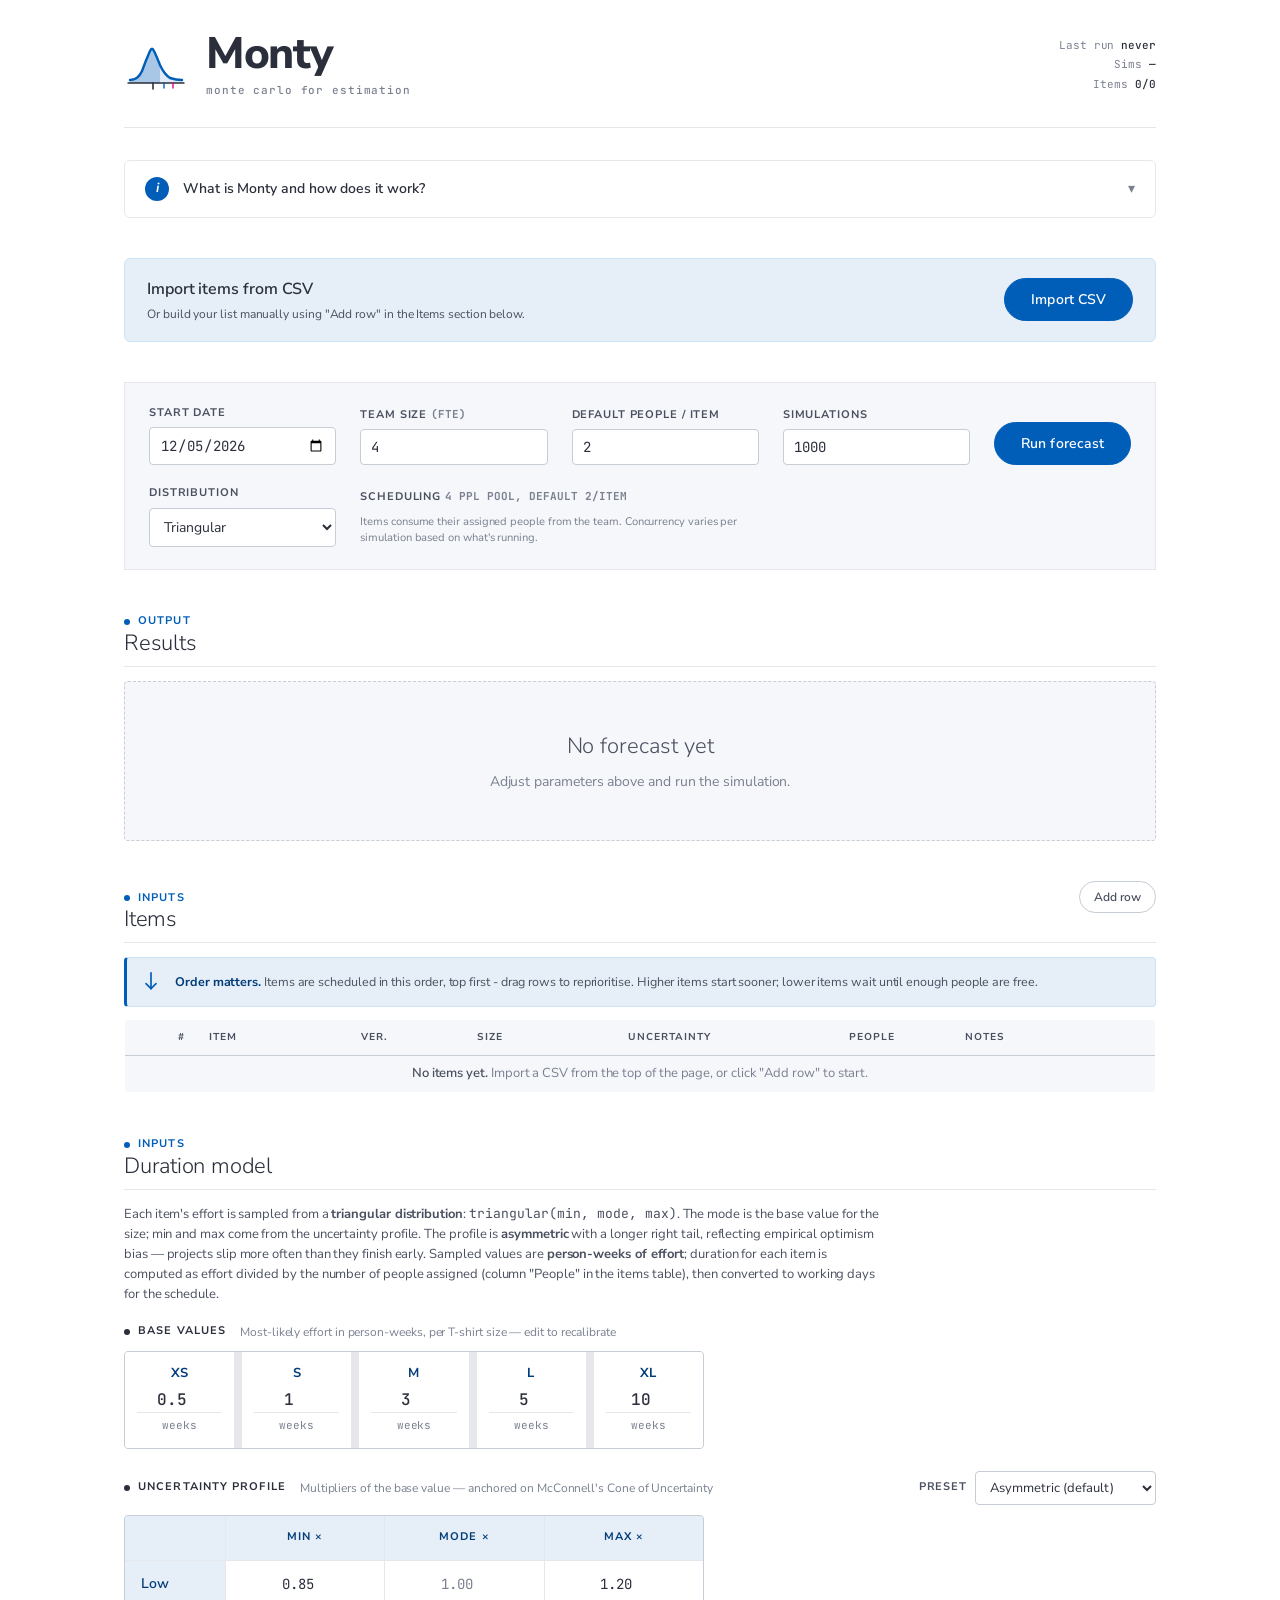
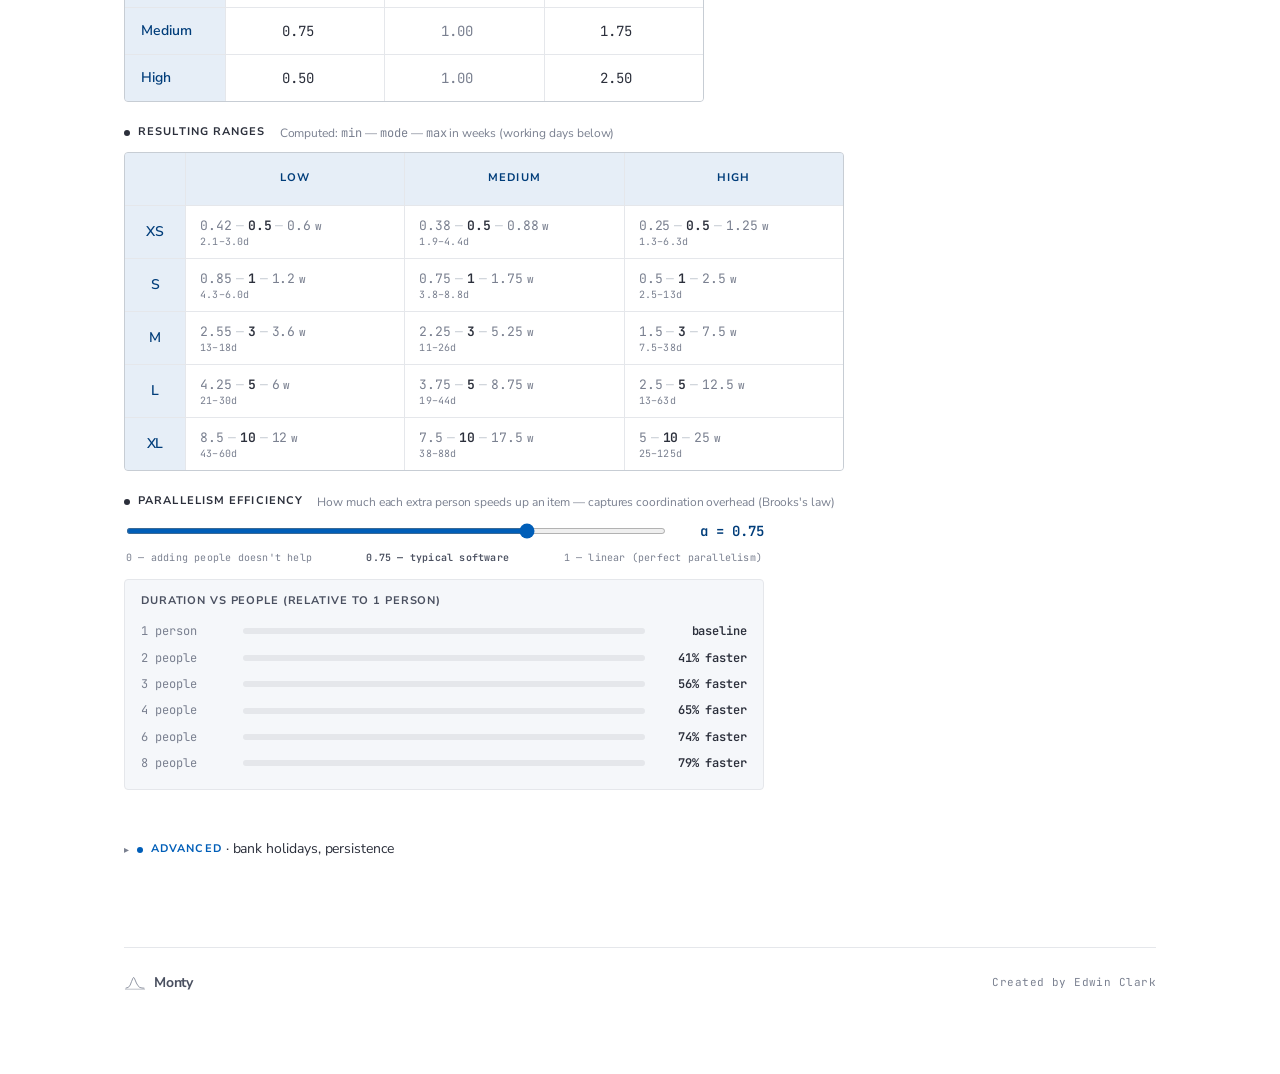
==== Monty.html @ b6c0c786 "Add files via upload" ====
<!DOCTYPE html>
<html lang="en-GB">
<head>
<meta charset="UTF-8">
<meta name="viewport" content="width=device-width, initial-scale=1">
<title>Monty · Monte Carlo for estimation</title>
<link rel="preconnect" href="https://fonts.googleapis.com">
<link rel="preconnect" href="https://fonts.gstatic.com" crossorigin>
<link href="https://fonts.googleapis.com/css2?family=Nunito+Sans:ital,opsz,wght@0,6..12,200;0,6..12,300;0,6..12,400;0,6..12,500;0,6..12,600;0,6..12,700;0,6..12,800;1,6..12,300;1,6..12,400&family=JetBrains+Mono:wght@400;500&display=swap" rel="stylesheet">
<style>
  :root {
    /* GEL brand palette */
    --gel-dark-blue: #2b2f3b;
    --gel-nhs-blue: #005eb8;
    --gel-cyan: #07c5f5;
    --gel-green: #26913d;
    --gel-light-green: #71c52d;
    --gel-yellow: #ffb300;
    --gel-magenta: #df007d;
    --gel-grey: #c3c4bf;
    /* Surfaces and tints */
    --bg: #ffffff;
    --surface: #ffffff;
    --surface-2: #f5f7fa;
    --surface-3: #e6eef7;
    --hairline: #e5e7eb;
    --hairline-strong: #c7cdd4;
    /* Text */
    --ink: var(--gel-dark-blue);
    --ink-2: #4a5060;
    --muted: #7a8090;
    --on-blue: #ffffff;
    /* Accents */
    --accent: var(--gel-nhs-blue);
    --accent-deep: #003d7a;
    --accent-soft: #cce4f3;
    --positive: var(--gel-green);
    --warn: var(--gel-yellow);
    --critical: var(--gel-magenta);
    /* Percentile palette */
    --p50: var(--gel-dark-blue);
    --p80: var(--gel-nhs-blue);
    --p90: var(--gel-cyan);
    /* Typography (Nunito Sans as Avenir alternative) */
    --font-sans: 'Nunito Sans', system-ui, -apple-system, sans-serif;
    --font-mono: 'JetBrains Mono', ui-monospace, monospace;
  }
  * { box-sizing: border-box; }
  html, body { margin: 0; padding: 0; }
  body {
    font-family: var(--font-sans);
    background: var(--bg);
    color: var(--ink);
    font-size: 14px;
    line-height: 1.5;
    letter-spacing: -0.005em;
    -webkit-font-smoothing: antialiased;
    -moz-osx-font-smoothing: grayscale;
  }
  main {
    max-width: 1080px;
    margin: 0 auto;
    padding: 32px 24px 80px;
  }
  /* ===== Typography ===== */
  h1, h2, h3 {
    font-family: var(--font-sans);
    margin: 0;
    color: var(--ink);
    letter-spacing: -0.01em;
  }
  h1 {
    font-size: 42px;
    line-height: 1.05;
    font-weight: 300;
  }
  h2 {
    font-size: 22px;
    line-height: 1.15;
    font-weight: 400;
  }
  h3 {
    font-size: 16px;
    line-height: 1.2;
    font-weight: 600;
    letter-spacing: 0;
  }
  .eyebrow {
    font-family: var(--font-sans);
    font-size: 11px;
    letter-spacing: 0.1em;
    text-transform: uppercase;
    color: var(--accent);
    font-weight: 700;
    display: inline-flex;
    align-items: center;
    gap: 8px;
  }
  .eyebrow::before {
    content: '';
    display: inline-block;
    width: 6px;
    height: 6px;
    border-radius: 50%;
    background: var(--accent);
  }
  .num { font-family: var(--font-mono); font-variant-numeric: tabular-nums; letter-spacing: 0; }
  /* ===== Header / Brand ===== */
  header.page {
    border-bottom: 1px solid var(--hairline);
    padding-bottom: 28px;
    margin-bottom: 32px;
    display: grid;
    grid-template-columns: 1fr auto;
    gap: 24px;
    align-items: center;
  }
  .brand {
    display: flex;
    align-items: center;
    gap: 18px;
  }
  .brand-mark {
    width: 64px;
    height: 64px;
    flex-shrink: 0;
  }
  .brand-text {
    display: flex;
    flex-direction: column;
    gap: 2px;
  }
  .wordmark {
    font-family: var(--font-sans);
    font-size: 44px;
    font-weight: 800;
    letter-spacing: -0.03em;
    color: var(--ink);
    line-height: 1;
    margin: 0;
  }
  .tagline {
    font-family: var(--font-mono);
    font-size: 11px;
    font-weight: 500;
    color: var(--muted);
    letter-spacing: 0.08em;
    text-transform: lowercase;
    margin: 4px 0 0;
  }
  header.page .meta {
    font-family: var(--font-mono);
    font-size: 11px;
    color: var(--muted);
    text-align: right;
    line-height: 1.8;
  }
  header.page .meta .v {
    color: var(--ink);
    font-weight: 500;
  }
  /* ===== Footer ===== */
  .page-footer {
    margin-top: 80px;
    padding-top: 24px;
    border-top: 1px solid var(--hairline);
    display: flex;
    align-items: center;
    justify-content: space-between;
    gap: 16px;
    flex-wrap: wrap;
  }
  .footer-brand {
    display: flex;
    align-items: center;
    gap: 8px;
    color: var(--muted);
  }
  .footer-mark {
    width: 22px;
    height: 22px;
    color: var(--muted);
  }
  .footer-wordmark {
    font-family: var(--font-sans);
    font-size: 14px;
    font-weight: 700;
    color: var(--ink-2);
    letter-spacing: -0.015em;
  }
  .footer-credit {
    font-family: var(--font-mono);
    font-size: 11px;
    color: var(--muted);
    letter-spacing: 0.04em;
  }
  /* ===== Section primitives ===== */
  section { margin-bottom: 40px; }
  .section-head {
    display: flex;
    align-items: baseline;
    justify-content: space-between;
    gap: 16px;
    margin-bottom: 14px;
    border-bottom: 1px solid var(--hairline);
    padding-bottom: 10px;
  }
  .section-head h2 {
    font-weight: 300;
    color: var(--ink);
  }
  .section-head .actions {
    display: flex;
    gap: 8px;
  }
  /* ===== Controls / form ===== */
  .controls {
    background: var(--surface-2);
    border: 1px solid var(--hairline);
    padding: 22px 24px;
    display: grid;
    grid-template-columns: repeat(4, 1fr) auto;
    gap: 20px 24px;
    align-items: end;
  }
  .field { display: flex; flex-direction: column; gap: 6px; min-width: 0; }
  .field label {
    font-size: 11px;
    font-weight: 700;
    letter-spacing: 0.08em;
    text-transform: uppercase;
    color: var(--ink-2);
  }
  .field input, .field select, .field textarea {
    font-family: var(--font-sans);
    font-size: 14px;
    color: var(--ink);
    background: var(--surface);
    border: 1px solid var(--hairline-strong);
    padding: 8px 10px;
    outline: none;
    width: 100%;
    border-radius: 4px;
    transition: border-color 0.15s ease;
  }
  .field input.num-input { font-family: var(--font-mono); font-variant-numeric: tabular-nums; }
  .field input:focus, .field select:focus, .field textarea:focus {
    border-color: var(--accent);
    box-shadow: 0 0 0 3px var(--accent-soft);
  }
  .field-wide { grid-column: span 2; }
  .field-help {
    font-size: 11px;
    color: var(--muted);
    margin-top: 2px;
  }
  /* ===== Buttons ===== */
  button {
    font-family: var(--font-sans);
    font-size: 13px;
    font-weight: 600;
    cursor: pointer;
    border: 1px solid var(--hairline-strong);
    background: var(--surface);
    color: var(--ink);
    padding: 9px 16px;
    border-radius: 24px;
    transition: all 0.15s ease;
    letter-spacing: 0.005em;
  }
  button:hover { border-color: var(--ink); }
  button.primary {
    background: var(--accent);
    color: var(--on-blue);
    border-color: var(--accent);
    padding: 11px 26px;
    font-weight: 600;
    font-size: 14px;
  }
  button.primary:hover {
    background: var(--accent-deep);
    border-color: var(--accent-deep);
  }
  button.primary:disabled {
    background: var(--hairline-strong);
    border-color: var(--hairline-strong);
    cursor: not-allowed;
  }
  button.subtle {
    background: var(--surface);
    border-color: var(--hairline-strong);
    color: var(--ink-2);
    padding: 7px 14px;
    font-size: 12px;
    font-weight: 600;
  }
  button.subtle:hover { color: var(--accent); border-color: var(--accent); }
  button.ghost {
    background: transparent;
    border: none;
    color: var(--accent);
    padding: 4px 6px;
    font-size: 12px;
    font-weight: 600;
  }
  /* ===== Headline cards ===== */
  .headline-grid {
    display: grid;
    grid-template-columns: repeat(4, 1fr);
    gap: 12px;
  }
  .stat {
    background: var(--surface);
    border: 1px solid var(--hairline);
    border-top: 3px solid var(--accent);
    padding: 18px 20px 20px;
    border-radius: 4px;
    display: flex;
    flex-direction: column;
    gap: 0;
    min-height: 168px;
    position: relative;
  }
  .stat .stat-head {
    display: flex;
    align-items: center;
    justify-content: space-between;
    gap: 8px;
    margin-bottom: 14px;
    min-height: 18px;
  }
  .stat .eyebrow {
    font-size: 11px;
    letter-spacing: 0.1em;
    text-transform: uppercase;
    font-weight: 700;
    display: inline-flex;
    align-items: center;
    gap: 8px;
    color: var(--accent);
  }
  .stat .eyebrow::before {
    content: '';
    display: inline-block;
    width: 6px;
    height: 6px;
    border-radius: 50%;
    background: var(--accent);
  }
  .stat .slip-badge {
    font-family: var(--font-mono);
    font-size: 10px;
    color: var(--ink-2);
    font-weight: 600;
    background: var(--surface-2);
    padding: 2px 8px;
    border-radius: 10px;
    letter-spacing: 0.02em;
  }
  .stat .slip-badge.zero {
    color: var(--muted);
  }
  .stat .stat-day {
    font-family: var(--font-sans);
    font-size: 13px;
    font-weight: 600;
    color: var(--muted);
    letter-spacing: 0.02em;
    margin-bottom: 2px;
    line-height: 1;
  }
  .stat .stat-date {
    font-family: var(--font-sans);
    font-size: 26px;
    font-weight: 300;
    color: var(--ink);
    letter-spacing: -0.02em;
    line-height: 1.05;
    margin-bottom: 2px;
  }
  .stat .stat-meta {
    font-family: var(--font-mono);
    font-size: 11px;
    color: var(--muted);
    letter-spacing: 0;
    margin-top: auto;
    padding-top: 14px;
    line-height: 1.45;
  }
  /* Per-percentile accent colours */
  .stat.stat-p50 { border-top-color: var(--gel-dark-blue); }
  .stat.stat-p50 .eyebrow,
  .stat.stat-p50 .eyebrow::before { color: var(--gel-dark-blue); }
  .stat.stat-p50 .eyebrow::before { background: var(--gel-dark-blue); }
  .stat.stat-p80 { border-top-color: var(--gel-nhs-blue); }
  .stat.stat-p80 .eyebrow { color: var(--gel-nhs-blue); }
  .stat.stat-p80 .eyebrow::before { background: var(--gel-nhs-blue); }
  .stat.stat-p80 .slip-badge {
    background: rgba(0, 94, 184, 0.08);
    color: var(--gel-nhs-blue);
  }
  .stat.stat-p90 { border-top-color: var(--critical); }
  .stat.stat-p90 .eyebrow { color: var(--critical); }
  .stat.stat-p90 .eyebrow::before { background: var(--critical); }
  .stat.stat-p90 .slip-badge {
    background: rgba(223, 0, 125, 0.08);
    color: var(--critical);
  }
  .stat.stat-effort { border-top-color: var(--ink-2); }
  .stat.stat-effort .eyebrow { color: var(--ink-2); }
  .stat.stat-effort .eyebrow::before { background: var(--ink-2); }
  .stat.stat-effort .stat-effort-num {
    font-family: var(--font-sans);
    font-size: 38px;
    font-weight: 200;
    color: var(--ink);
    letter-spacing: -0.025em;
    line-height: 1;
    margin-bottom: 2px;
  }
  .stat.stat-effort .stat-effort-unit {
    font-family: var(--font-mono);
    font-size: 11px;
    color: var(--muted);
    letter-spacing: 0;
    margin-bottom: 4px;
  }
  /* ===== Tables ===== */
  table {
    width: 100%;
    border-collapse: collapse;
    font-size: 13px;
  }
  th, td {
    text-align: left;
    padding: 10px 12px;
    border-bottom: 1px solid var(--hairline);
    vertical-align: middle;
  }
  th {
    font-size: 10px;
    font-weight: 700;
    letter-spacing: 0.1em;
    text-transform: uppercase;
    color: var(--ink-2);
    border-bottom: 1px solid var(--hairline-strong);
    background: var(--surface-2);
  }
  td.num, th.num { font-family: var(--font-mono); font-variant-numeric: tabular-nums; }
  td.r, th.r { text-align: right; }
  td.c, th.c { text-align: center; }
  tr.unscored { color: var(--muted); }
  /* ===== Items priority hint ===== */
  .priority-hint {
    display: flex;
    align-items: center;
    gap: 14px;
    padding: 12px 16px 12px 14px;
    background: var(--surface-3);
    border: 1px solid var(--accent-soft);
    border-left: 3px solid var(--accent);
    border-radius: 4px;
    margin-bottom: 12px;
    font-size: 12.5px;
    color: var(--ink-2);
    line-height: 1.5;
  }
  .priority-arrow {
    width: 20px;
    height: 24px;
    color: var(--accent);
    flex-shrink: 0;
  }
  .priority-hint strong {
    color: var(--accent-deep);
    font-weight: 700;
  }
  .priority-hint-text {
    flex: 1;
  }
  /* ===== Items table ===== */
  .items-table {
    background: var(--surface);
    border: 1px solid var(--hairline);
    border-radius: 4px;
    overflow: hidden;
  }
  .items-table td { padding: 8px 12px; }
  .items-table input, .items-table select {
    font-family: inherit;
    font-size: 13px;
    background: transparent;
    border: 1px solid transparent;
    padding: 6px 8px;
    width: 100%;
    color: var(--ink);
    outline: none;
    border-radius: 3px;
    transition: all 0.15s ease;
  }
  .items-table input:hover, .items-table select:hover {
    border-color: var(--hairline);
    background: var(--surface-2);
  }
  .items-table input:focus, .items-table select:focus {
    border-color: var(--accent);
    background: var(--surface);
    box-shadow: 0 0 0 2px var(--accent-soft);
  }
  .items-table .name-input { font-weight: 600; }
  .items-table .people-input {
    max-width: 60px;
    text-align: center;
    font-family: var(--font-mono);
    font-variant-numeric: tabular-nums;
    font-size: 13px;
  }
  /* Hide spin buttons (cleaner look) */
  .items-table .people-input::-webkit-outer-spin-button,
  .items-table .people-input::-webkit-inner-spin-button {
    -webkit-appearance: none;
    margin: 0;
  }
  .items-table .people-input { -moz-appearance: textfield; }
  .items-table tr.unscored .name-input { color: var(--muted); font-weight: 400; font-style: italic; }
  .items-table .row-num {
    color: var(--muted);
    font-family: var(--font-mono);
    font-variant-numeric: tabular-nums;
    width: 56px;
    text-align: right;
    padding-right: 10px;
    font-size: 12px;
  }
  .items-table .drag-handle {
    cursor: grab;
    user-select: none;
    transition: background 0.15s ease;
    vertical-align: middle;
  }
  .items-table .drag-handle-inner {
    display: inline-flex;
    align-items: baseline;
    justify-content: flex-end;
    gap: 6px;
    width: 100%;
  }
  .items-table .drag-handle:hover {
    background: var(--surface-2);
  }
  .items-table .drag-handle:active {
    cursor: grabbing;
  }
  .items-table .drag-grip {
    color: var(--hairline-strong);
    font-size: 14px;
    line-height: 1;
    letter-spacing: -2px;
    transition: color 0.15s ease;
    position: relative;
    top: 1px;
  }
  .items-table .drag-handle:hover .drag-grip {
    color: var(--accent);
  }
  .items-table tr.dragging {
    opacity: 0.4;
  }
  .items-table tr.drop-above > td {
    border-top: 2px solid var(--accent);
  }
  .items-table tr.drop-below > td {
    border-bottom: 2px solid var(--accent);
  }
  .items-table .delete-btn {
    border: none;
    background: transparent;
    color: var(--muted);
    cursor: pointer;
    padding: 4px 8px;
    font-size: 16px;
    border-radius: 50%;
    width: 28px;
    height: 28px;
    line-height: 1;
  }
  .items-table .delete-btn:hover { color: var(--critical); background: var(--surface-2); }
  .items-table .notes-cell {
    color: var(--muted);
    font-size: 12px;
    max-width: 240px;
  }
  /* ===== Duration model ===== */
  .model-intro {
    font-size: 13px;
    color: var(--ink-2);
    line-height: 1.55;
    margin-bottom: 18px;
    max-width: 760px;
  }
  .model-panel {
    margin-bottom: 22px;
  }
  .model-panel:last-of-type { margin-bottom: 0; }
  .model-panel-head {
    display: flex;
    align-items: center;
    gap: 14px;
    margin-bottom: 10px;
    flex-wrap: wrap;
  }
  .model-panel-head .eyebrow {
    color: var(--ink);
  }
  .model-panel-head .eyebrow::before {
    background: var(--ink);
  }
  .model-panel-meta {
    font-size: 12px;
    color: var(--muted);
    flex: 1;
    min-width: 200px;
  }
  /* Bases: 5 inputs in a row */
  .bases-grid {
    display: grid;
    grid-template-columns: repeat(5, 1fr);
    gap: 8px;
    max-width: 580px;
    border: 1px solid var(--hairline-strong);
    border-radius: 4px;
    overflow: hidden;
    background: var(--hairline);
  }
  .base-cell {
    background: var(--surface);
    padding: 12px 12px 14px;
    display: flex;
    flex-direction: column;
    align-items: center;
    gap: 4px;
  }
  .base-cell .base-label {
    font-family: var(--font-sans);
    font-size: 13px;
    font-weight: 700;
    color: var(--accent-deep);
    letter-spacing: 0.04em;
  }
  .base-cell .base-input-wrap {
    display: flex;
    align-items: baseline;
    gap: 3px;
    width: 100%;
    justify-content: center;
  }
  .base-cell input {
    font-family: var(--font-mono);
    font-variant-numeric: tabular-nums;
    font-size: 16px;
    font-weight: 500;
    color: var(--ink);
    border: none;
    background: transparent;
    outline: none;
    width: 100%;
    text-align: center;
    padding: 2px 0;
    border-bottom: 1px solid var(--hairline);
    transition: border-color 0.15s ease;
  }
  .base-cell input:hover { border-bottom-color: var(--hairline-strong); }
  .base-cell input:focus { border-bottom-color: var(--accent); }
  .base-cell .base-unit {
    font-family: var(--font-mono);
    font-size: 11px;
    color: var(--muted);
  }
  /* Profile: 4 columns (label + 3 multipliers) × 3 rows + header row */
  .profile-grid {
    display: grid;
    grid-template-columns: 100px repeat(3, 1fr);
    gap: 1px;
    background: var(--hairline);
    border: 1px solid var(--hairline-strong);
    border-radius: 4px;
    overflow: hidden;
    max-width: 580px;
  }
  .profile-cell {
    background: var(--surface);
    padding: 10px 14px;
    display: flex;
    align-items: center;
    justify-content: center;
    min-height: 44px;
  }
  .profile-cell.head {
    background: var(--surface-3);
    font-size: 11px;
    font-weight: 700;
    letter-spacing: 0.1em;
    text-transform: uppercase;
    color: var(--accent-deep);
  }
  .profile-cell.row-head {
    background: var(--surface-3);
    font-family: var(--font-sans);
    font-size: 14px;
    font-weight: 600;
    color: var(--accent-deep);
    justify-content: flex-start;
    padding-left: 16px;
  }
  .profile-cell input {
    font-family: var(--font-mono);
    font-variant-numeric: tabular-nums;
    font-size: 14px;
    color: var(--ink);
    border: none;
    background: transparent;
    outline: none;
    width: 100%;
    text-align: center;
    padding: 4px 6px;
    border-radius: 3px;
    transition: background 0.15s ease;
  }
  .profile-cell input:hover { background: var(--surface-2); }
  .profile-cell input:focus { background: var(--accent-soft); }
  .profile-cell input[readonly] {
    color: var(--muted);
    cursor: default;
    background: transparent;
  }
  /* Profile preset selector */
  .profile-preset-control {
    display: flex;
    align-items: center;
    gap: 8px;
  }
  .profile-preset-label {
    font-size: 11px;
    font-weight: 700;
    letter-spacing: 0.08em;
    text-transform: uppercase;
    color: var(--ink-2);
  }
  #profilePreset {
    font-family: var(--font-sans);
    font-size: 13px;
    color: var(--ink);
    background: var(--surface);
    border: 1px solid var(--hairline-strong);
    padding: 6px 10px;
    border-radius: 4px;
    outline: none;
    cursor: pointer;
    transition: border-color 0.15s ease;
  }
  #profilePreset:hover { border-color: var(--ink); }
  #profilePreset:focus { border-color: var(--accent); box-shadow: 0 0 0 2px var(--accent-soft); }
  /* Warning banner inside profile panel */
  .profile-warning {
    background: rgba(255, 179, 0, 0.08);
    border: 1px solid rgba(255, 179, 0, 0.4);
    border-left: 3px solid var(--warn);
    border-radius: 4px;
    padding: 12px 16px;
    margin-bottom: 12px;
    display: flex;
    align-items: flex-start;
    gap: 14px;
    max-width: 720px;
  }
  .profile-warning .warn-icon {
    color: var(--warn);
    font-weight: 700;
    font-size: 16px;
    line-height: 1;
    margin-top: 1px;
    flex-shrink: 0;
  }
  .profile-warning .warn-body {
    flex: 1;
    font-size: 12px;
    color: var(--ink-2);
    line-height: 1.5;
  }
  .profile-warning .warn-body strong {
    color: var(--ink);
    font-weight: 600;
  }
  .profile-warning .warn-actions {
    display: flex;
    gap: 6px;
    margin-top: 8px;
    flex-wrap: wrap;
  }
  .profile-warning button {
    padding: 5px 12px;
    font-size: 12px;
  }
  /* Resulting ranges: 4 cols (size + 3 uncertainties) × N rows */
  .ranges-grid {
    display: grid;
    grid-template-columns: 60px repeat(3, 1fr);
    gap: 1px;
    background: var(--hairline);
    border: 1px solid var(--hairline-strong);
    border-radius: 4px;
    overflow: hidden;
    max-width: 720px;
  }
  .ranges-cell {
    background: var(--surface);
    padding: 10px 14px;
    display: flex;
    flex-direction: column;
    align-items: flex-start;
    justify-content: center;
    min-height: 52px;
    font-family: var(--font-mono);
    font-variant-numeric: tabular-nums;
    font-size: 13px;
    color: var(--ink);
    gap: 2px;
  }
  .ranges-cell.head {
    background: var(--surface-3);
    font-size: 11px;
    font-weight: 700;
    letter-spacing: 0.1em;
    text-transform: uppercase;
    color: var(--accent-deep);
    justify-content: center;
    align-items: center;
    font-family: var(--font-sans);
    flex-direction: row;
  }
  .ranges-cell.row-head {
    background: var(--surface-3);
    font-family: var(--font-sans);
    font-size: 14px;
    font-weight: 600;
    color: var(--accent-deep);
    justify-content: center;
    align-items: center;
    flex-direction: row;
  }
  .ranges-cell .ranges-weeks {
    display: flex;
    align-items: baseline;
    gap: 0;
  }
  .ranges-cell .ranges-mode {
    color: var(--ink);
    font-weight: 600;
  }
  .ranges-cell .ranges-side {
    color: var(--muted);
  }
  .ranges-cell .ranges-sep {
    color: var(--hairline-strong);
    margin: 0 4px;
  }
  .ranges-cell .ranges-unit {
    color: var(--muted);
    font-size: 11px;
    margin-left: 4px;
    font-weight: 500;
  }
  .ranges-cell .ranges-days {
    color: var(--muted);
    font-size: 10px;
    letter-spacing: 0.02em;
    line-height: 1;
  }
  /* ===== Charts ===== */
  .chart-card {
    background: var(--surface);
    border: 1px solid var(--hairline);
    padding: 20px 16px 12px;
    border-radius: 4px;
    position: relative;
  }
  .chart-card .chart-title {
    font-family: var(--font-sans);
    font-size: 11px;
    letter-spacing: 0.1em;
    text-transform: uppercase;
    color: var(--ink-2);
    margin-bottom: 8px;
    padding: 0 8px;
    font-weight: 700;
  }
  svg.chart { display: block; width: 100%; height: auto; }
  .legend {
    display: flex;
    gap: 18px;
    font-family: var(--font-mono);
    font-size: 11px;
    color: var(--muted);
    padding: 8px 8px 0;
    flex-wrap: wrap;
  }
  .legend .swatch {
    display: inline-block;
    width: 10px;
    height: 10px;
    margin-right: 6px;
    vertical-align: middle;
    border-radius: 50%;
  }
  .legend .swatch.bar { width: 14px; height: 8px; border-radius: 1px; }
  .legend .swatch.milestone-swatch {
    width: 10px;
    height: 10px;
    background: var(--gel-dark-blue);
    transform: rotate(45deg);
    border-radius: 0;
    margin-right: 8px;
  }
  /* ===== Empty state ===== */
  .empty {
    background: var(--surface-2);
    border: 1px dashed var(--hairline-strong);
    padding: 48px 24px;
    text-align: center;
    color: var(--muted);
    border-radius: 4px;
  }
  .empty .big {
    font-family: var(--font-sans);
    font-weight: 300;
    font-size: 22px;
    color: var(--ink-2);
    margin-bottom: 8px;
  }
  /* ===== Misc ===== */
  .row-flex { display: flex; gap: 12px; align-items: center; flex-wrap: wrap; }
  .stack { display: flex; flex-direction: column; gap: 6px; }
  .pill {
    display: inline-block;
    font-family: var(--font-mono);
    font-size: 10px;
    letter-spacing: 0.06em;
    text-transform: uppercase;
    padding: 2px 8px;
    border-radius: 12px;
    border: 1px solid var(--hairline-strong);
    color: var(--muted);
    font-weight: 500;
  }
  .pill.high { color: var(--critical); border-color: var(--critical); background: rgba(223, 0, 125, 0.06); }
  .pill.medium { color: var(--warn); border-color: var(--warn); background: rgba(255, 179, 0, 0.08); }
  .pill.low { color: var(--positive); border-color: var(--positive); background: rgba(38, 145, 61, 0.06); }
  details > summary {
    cursor: pointer;
    list-style: none;
    user-select: none;
    padding: 8px 0;
  }
  details > summary::-webkit-details-marker { display: none; }
  details > summary::before {
    content: '▸';
    display: inline-block;
    margin-right: 8px;
    transition: transform 0.2s;
    color: var(--muted);
    font-size: 10px;
  }
  details[open] > summary::before { transform: rotate(90deg); }
  .csv-import {
    background: var(--surface-3);
    border: 1px solid var(--hairline);
    border-left: 3px solid var(--accent);
    padding: 16px;
    margin-bottom: 12px;
    border-radius: 4px;
  }
  .csv-import textarea {
    width: 100%;
    min-height: 80px;
    font-family: var(--font-mono);
    font-size: 12px;
    border: 1px solid var(--hairline-strong);
    background: var(--surface);
    padding: 10px;
    resize: vertical;
    outline: none;
    border-radius: 4px;
    color: var(--ink);
  }
  .csv-import textarea:focus { border-color: var(--accent); }
  /* ===== Explainer ===== */
  .explainer {
    background: var(--surface);
    border: 1px solid var(--hairline);
    border-radius: 6px;
    overflow: hidden;
  }
  .explainer-summary {
    padding: 16px 20px;
    display: flex;
    align-items: center;
    gap: 14px;
    cursor: pointer;
    list-style: none;
    user-select: none;
    transition: background 0.15s ease;
  }
  .explainer-summary::-webkit-details-marker { display: none; }
  .explainer-summary::before { display: none; }
  .explainer-summary:hover {
    background: var(--surface-2);
  }
  .explainer-icon {
    display: inline-flex;
    align-items: center;
    justify-content: center;
    width: 24px;
    height: 24px;
    border-radius: 50%;
    background: var(--accent);
    color: var(--on-blue);
    font-family: var(--font-sans);
    font-size: 13px;
    font-style: italic;
    font-weight: 700;
    flex-shrink: 0;
  }
  .explainer-summary-text {
    font-family: var(--font-sans);
    font-size: 14px;
    font-weight: 600;
    color: var(--ink);
    flex: 1;
  }
  .explainer-chevron {
    color: var(--muted);
    font-size: 14px;
    transition: transform 0.2s ease;
  }
  .explainer[open] .explainer-chevron {
    transform: rotate(180deg);
  }
  .explainer-body {
    padding: 8px 22px 24px;
    border-top: 1px solid var(--hairline);
  }
  .explainer-grid {
    display: grid;
    grid-template-columns: repeat(2, 1fr);
    gap: 24px 32px;
    margin-top: 16px;
  }
  .explainer-block-wide {
    grid-column: span 2;
  }
  .explainer-h3 {
    font-family: var(--font-sans);
    font-size: 13px;
    font-weight: 700;
    color: var(--accent);
    letter-spacing: 0.04em;
    text-transform: uppercase;
    margin: 0 0 8px;
    padding-bottom: 6px;
    border-bottom: 1px solid var(--hairline);
  }
  .explainer-block p {
    font-size: 13px;
    line-height: 1.6;
    color: var(--ink-2);
    margin: 0 0 10px;
  }
  .explainer-block p:last-child {
    margin-bottom: 0;
  }
  .explainer-block strong {
    color: var(--ink);
    font-weight: 600;
  }
  .explainer-block em {
    color: var(--ink);
    font-style: italic;
  }
  .explainer-block code {
    font-family: var(--font-mono);
    font-size: 12px;
    color: var(--accent-deep);
    background: var(--surface-3);
    padding: 1px 5px;
    border-radius: 3px;
  }
  .explainer-list {
    margin: 6px 0 10px;
    padding-left: 0;
    list-style: none;
  }
  .explainer-list li {
    font-size: 13px;
    line-height: 1.55;
    color: var(--ink-2);
    padding: 4px 0 4px 20px;
    position: relative;
  }
  .explainer-list li::before {
    content: '→';
    position: absolute;
    left: 0;
    color: var(--accent);
    font-weight: 600;
  }
  .explainer-aside {
    font-size: 12px !important;
    color: var(--muted) !important;
    font-style: italic;
    border-left: 2px solid var(--hairline-strong);
    padding-left: 10px;
    margin-top: 8px !important;
  }
  .explainer-callout {
    background: rgba(255, 179, 0, 0.06);
    border: 1px solid rgba(255, 179, 0, 0.4);
    border-radius: 4px;
    padding: 14px 18px;
    margin-top: 4px;
  }
  .explainer-callout .explainer-h3 {
    color: var(--warn);
    border-bottom-color: rgba(255, 179, 0, 0.3);
  }

  /* ===== Quickstart (CSV import at top) ===== */
  .quickstart {
    background: var(--surface-3);
    border: 1px solid var(--accent-soft);
    border-radius: 6px;
    padding: 18px 22px;
    display: flex;
    align-items: center;
    justify-content: space-between;
    gap: 24px;
    flex-wrap: wrap;
  }
  .quickstart-text {
    flex: 1;
    min-width: 220px;
  }
  .quickstart-title {
    font-family: var(--font-sans);
    font-size: 16px;
    font-weight: 600;
    color: var(--ink);
    margin-bottom: 4px;
    letter-spacing: -0.005em;
  }
  .quickstart-help {
    font-size: 12px;
    color: var(--ink-2);
    line-height: 1.5;
  }
  /* Empty state for items table */
  .items-empty {
    padding: 36px 24px;
    text-align: center;
    color: var(--muted);
    font-size: 13px;
    background: var(--surface-2);
  }
  .items-empty strong {
    color: var(--ink-2);
    font-weight: 600;
  }
  /* ===== Per-item results table ===== */
  .results-table {
    background: var(--surface);
    border: 1px solid var(--hairline);
    border-radius: 4px;
    overflow: hidden;
  }
  .results-table-head {
    padding: 18px 20px 10px;
    display: flex;
    align-items: center;
    justify-content: space-between;
    gap: 16px;
    flex-wrap: wrap;
  }
  .table-key {
    display: flex;
    align-items: center;
    gap: 8px;
    font-size: 11px;
    color: var(--muted);
  }
  .table-key .key-prefix {
    font-size: 10px;
    font-weight: 700;
    letter-spacing: 0.1em;
    text-transform: uppercase;
    color: var(--muted);
    padding-right: 4px;
    border-right: 1px solid var(--hairline);
    margin-right: 2px;
  }
  .table-key .key-pill {
    font-style: italic;
    text-transform: none;
    letter-spacing: 0;
    font-family: var(--font-sans);
    font-size: 11px;
    font-weight: 500;
    padding: 2px 10px;
    cursor: default;
  }
  /* ===== Version cards ===== */
  .versions-grid {
    display: grid;
    grid-template-columns: repeat(auto-fit, minmax(220px, 1fr));
    gap: 12px;
  }
  .versions-block-head {
    margin-bottom: 12px;
    padding-bottom: 8px;
    border-bottom: 1px solid var(--hairline);
  }
  .version-card {
    background: var(--surface);
    border: 1px solid var(--hairline);
    border-top: 3px solid var(--accent);
    padding: 18px 20px 20px;
    border-radius: 4px;
  }
  .version-card .version-label {
    font-family: var(--font-sans);
    font-size: 24px;
    font-weight: 300;
    color: var(--ink);
    letter-spacing: -0.015em;
    margin-bottom: 14px;
    line-height: 1;
  }
  .version-card .vrow {
    display: grid;
    grid-template-columns: 38px 1fr;
    gap: 12px;
    align-items: baseline;
    padding: 5px 0;
    border-bottom: 1px dotted var(--hairline);
  }
  .version-card .vrow:last-of-type { border-bottom: none; }
  .version-card .vrow .vlabel {
    color: var(--muted);
    font-size: 10px;
    letter-spacing: 0.08em;
    text-transform: uppercase;
    font-weight: 700;
    font-family: var(--font-mono);
  }
  .version-card .vrow.p50 .vlabel { color: var(--ink); }
  .version-card .vrow.p80 .vlabel { color: var(--gel-nhs-blue); }
  .version-card .vrow.p90 .vlabel { color: var(--critical); }
  .version-card .vrow .vdate {
    color: var(--ink);
    font-size: 13px;
    font-family: var(--font-mono);
    font-variant-numeric: tabular-nums;
  }
  .version-card .vmeta {
    font-family: var(--font-mono);
    font-size: 11px;
    color: var(--muted);
    margin-top: 14px;
    padding-top: 10px;
    border-top: 1px solid var(--hairline);
    letter-spacing: 0;
  }
  .version-card.empty-card .vrow .vdate { color: var(--muted); }
  /* ===== Version pill (small inline) ===== */
  .pill.version {
    color: var(--accent-deep);
    background: var(--accent-soft);
    border-color: var(--accent-soft);
    font-size: 10px;
    font-weight: 600;
  }
  /* ===== Parallelism efficiency ===== */
  .parallelism-control {
    max-width: 640px;
  }
  .parallelism-slider-row {
    display: flex;
    align-items: center;
    gap: 16px;
    margin-bottom: 8px;
  }
  .parallelism-slider-row input[type="range"] {
    flex: 1;
    accent-color: var(--accent);
    height: 6px;
    cursor: pointer;
  }
  .parallelism-value {
    font-size: 14px;
    color: var(--accent-deep);
    font-weight: 600;
    min-width: 80px;
    text-align: right;
  }
  .parallelism-scale {
    display: flex;
    justify-content: space-between;
    font-family: var(--font-mono);
    font-size: 10px;
    color: var(--muted);
    letter-spacing: 0.02em;
    padding: 0 2px;
    margin-bottom: 14px;
  }
  .parallelism-scale-mid {
    color: var(--ink-2);
    font-weight: 600;
  }
  .parallelism-preview {
    background: var(--surface-2);
    border: 1px solid var(--hairline);
    border-radius: 4px;
    padding: 12px 16px;
    font-size: 12px;
    color: var(--ink-2);
    line-height: 1.7;
  }
  .parallelism-preview-title {
    font-size: 11px;
    font-weight: 700;
    letter-spacing: 0.08em;
    text-transform: uppercase;
    color: var(--ink-2);
    margin-bottom: 8px;
  }
  .parallelism-preview-row {
    display: grid;
    grid-template-columns: 90px 1fr 90px;
    gap: 12px;
    align-items: center;
    padding: 3px 0;
    font-family: var(--font-mono);
    font-variant-numeric: tabular-nums;
  }
  .parallelism-preview-people {
    color: var(--muted);
  }
  .parallelism-preview-bar {
    background: var(--hairline);
    height: 6px;
    border-radius: 3px;
    overflow: hidden;
    position: relative;
  }
  .parallelism-preview-fill {
    background: var(--accent);
    height: 100%;
    border-radius: 3px;
    transition: width 0.2s ease;
  }
  .parallelism-preview-multiplier {
    color: var(--ink);
    font-weight: 600;
    text-align: right;
  }
  #ganttTooltip {
    position: fixed;
    display: none;
    z-index: 1000;
    background: var(--surface);
    border: 1px solid var(--hairline-strong);
    border-radius: 6px;
    padding: 14px 16px;
    pointer-events: none;
    max-width: 360px;
    min-width: 240px;
    box-shadow: 0 8px 24px rgba(43, 47, 59, 0.18), 0 2px 6px rgba(43, 47, 59, 0.08);
    font-size: 13px;
  }
  #ganttTooltip .tt-name {
    font-weight: 600;
    color: var(--ink);
    margin-bottom: 4px;
    line-height: 1.3;
  }
  #ganttTooltip .tt-meta {
    font-family: var(--font-mono);
    font-size: 10px;
    color: var(--muted);
    letter-spacing: 0.04em;
    text-transform: uppercase;
    margin-bottom: 12px;
  }
  #ganttTooltip .tt-pills {
    display: flex;
    gap: 6px;
    margin-bottom: 12px;
  }
  #ganttTooltip .tt-divider {
    height: 1px;
    background: var(--hairline);
    margin: 10px -16px;
  }
  #ganttTooltip .tt-row {
    display: flex;
    justify-content: space-between;
    align-items: baseline;
    gap: 16px;
    padding: 3px 0;
    font-size: 12px;
  }
  #ganttTooltip .tt-row .tt-label {
    color: var(--muted);
    font-size: 11px;
    letter-spacing: 0.04em;
    text-transform: uppercase;
    font-weight: 600;
    display: flex;
    align-items: center;
    gap: 6px;
  }
  #ganttTooltip .tt-row .tt-dot {
    width: 6px;
    height: 6px;
    border-radius: 50%;
    display: inline-block;
  }
  #ganttTooltip .tt-row .tt-value {
    font-family: var(--font-mono);
    font-variant-numeric: tabular-nums;
    color: var(--ink);
    font-size: 12px;
    text-align: right;
  }
  #ganttTooltip .tt-row .tt-days {
    color: var(--muted);
    font-size: 11px;
    margin-left: 6px;
  }
  #ganttTooltip .tt-notes {
    font-size: 12px;
    color: var(--ink-2);
    line-height: 1.5;
    margin-top: 10px;
    padding-top: 10px;
    border-top: 1px solid var(--hairline);
    font-style: italic;
  }
  #ganttTooltip .tt-warn {
    color: var(--warn);
    font-size: 12px;
    font-style: italic;
  }
  #ganttTooltip .tt-warn-soft {
    color: var(--ink-2);
    font-size: 11px;
    font-style: italic;
    margin-top: 8px;
    padding: 6px 10px;
    background: rgba(255, 179, 0, 0.08);
    border-left: 2px solid var(--warn);
    border-radius: 2px;
  }
  #ganttTooltip .tt-version-items {
    margin-top: 6px;
    max-height: 160px;
    overflow-y: auto;
  }
  #ganttTooltip .tt-version-item {
    font-size: 12px;
    color: var(--ink);
    padding: 2px 0;
    line-height: 1.35;
    display: flex;
    align-items: flex-start;
  }
  /* ===== Responsive ===== */
  @media (max-width: 720px) {
    main { padding: 20px 14px 60px; }
    h1 { font-size: 30px; }
    .controls { grid-template-columns: 1fr 1fr; }
    .headline-grid { grid-template-columns: 1fr 1fr; }
    .field-wide { grid-column: span 2; }
    header.page { grid-template-columns: 1fr; }
    header.page .meta { text-align: left; }
    .matrix-grid { grid-template-columns: 80px repeat(3, 1fr); }
    .matrix-cell { padding: 10px 8px; min-height: 48px; }
    .matrix-cell.row-head { font-size: 15px; }
    .explainer-grid { grid-template-columns: 1fr; gap: 22px; }
    .explainer-block-wide { grid-column: span 1; }
  }
</style>
</head>
<body>
<main>
  <header class="page">
    <div class="brand">
      <svg class="brand-mark" viewBox="0 0 64 64" xmlns="http://www.w3.org/2000/svg" aria-hidden="true">
        <!-- Soft fill under the curve up to P90 -->
        <path d="M 6 50 L 6 47 Q 14 47 18 38 Q 22 27 26 18 Q 28 13.5 30 18 Q 32 22 36 32 Q 40 41 46 45 Q 52 47 58 47 L 58 50 Z" fill="#005eb8" fill-opacity="0.12"/>
        <!-- Solid fill under the curve up to P50 -->
        <path d="M 6 50 L 6 47 Q 14 47 18 38 Q 22 27 26 18 Q 28 13.5 30 18 Q 32 22 36 32 L 36 50 Z" fill="#005eb8" fill-opacity="0.25"/>
        <!-- The asymmetric triangular curve itself -->
        <path d="M 6 47 Q 14 47 18 38 Q 22 27 26 18 Q 28 13.5 30 18 Q 32 22 36 32 Q 40 41 46 45 Q 52 47 58 47" stroke="#005eb8" stroke-width="2.4" fill="none" stroke-linecap="round" stroke-linejoin="round"/>
        <!-- Baseline -->
        <line x1="4" y1="50" x2="60" y2="50" stroke="#2b2f3b" stroke-width="1.4" stroke-linecap="round"/>
        <!-- Percentile ticks: P50 (mode-side), P80, P90 -->
        <line x1="29" y1="50" x2="29" y2="56" stroke="#2b2f3b" stroke-width="1.6" stroke-linecap="round"/>
        <line x1="40" y1="50" x2="40" y2="55" stroke="#005eb8" stroke-width="1.4" stroke-linecap="round"/>
        <line x1="49" y1="50" x2="49" y2="55" stroke="#df007d" stroke-width="1.4" stroke-linecap="round"/>
      </svg>
      <div class="brand-text">
        <h1 class="wordmark">Monty</h1>
        <p class="tagline">Monte Carlo for estimation</p>
      </div>
    </div>
    <div class="meta">
      <div>Last run <span class="v" id="meta-lastrun">never</span></div>
      <div>Sims <span class="v num" id="meta-sims">—</span></div>
      <div>Items <span class="v num" id="meta-items">—</span></div>
    </div>
  </header>

  <section id="explainer-section">
    <details class="explainer">
      <summary class="explainer-summary">
        <span class="explainer-icon">i</span>
        <span class="explainer-summary-text">What is Monty and how does it work?</span>
        <span class="explainer-chevron">▾</span>
      </summary>
      <div class="explainer-body">
        <div class="explainer-grid">

          <div class="explainer-block">
            <h3 class="explainer-h3">What Monty does</h3>
            <p>Given a list of work items, each with a rough size and an uncertainty score, Monty predicts a range of plausible end dates for the whole programme - and for each release within it. Instead of giving you a single date that's almost certainly wrong, you get a confidence range you can plan against.</p>
          </div>

          <div class="explainer-block">
            <h3 class="explainer-h3">Why a range, not a single date?</h3>
            <p>Real work doesn't take exactly the time you guess. Some tasks finish faster than expected, more take longer (the "optimism bias" backed by decades of project research). If you ask the team for a single estimate and commit to it, you'll be late roughly half the time. A range tells you: <em>here's the date we'd hit on a normal day, here's how late it could realistically slip.</em></p>
          </div>

          <div class="explainer-block">
            <h3 class="explainer-h3">What's a Monte Carlo simulation?</h3>
            <p>Named after the casino - and where Monty gets his name. The idea: instead of doing the maths by hand, you run thousands of <em>imaginary versions</em> of the project. In each version, every item gets a slightly different duration sampled from its plausible range. Monty schedules them, records when the project ends, and repeats - 1,000 runs by default.</p>
            <p>Then he sorts all those end dates from earliest to latest and sees how they cluster. That cluster <em>is</em> the forecast.</p>
          </div>

          <div class="explainer-block">
            <h3 class="explainer-h3">P50, P80, P90 - what do they mean?</h3>
            <p>These are <strong>percentiles</strong>. After all the simulated end dates have been sorted from earliest to latest:</p>
            <ul class="explainer-list">
              <li><strong>P50</strong> is the date 50% of simulations finish by. Your "coin flip" date - even chance of beating it.</li>
              <li><strong>P80</strong> is the date 80% finish by. A reasonable commitment date for stakeholders.</li>
              <li><strong>P90</strong> is the date 90% finish by. The "things would have to go quite wrong to miss this" date.</li>
            </ul>
            <p class="explainer-aside">The gap between P50 and P90 is your <em>schedule risk</em>. Wide gap = lots of uncertainty; narrow gap = tight prediction.</p>
          </div>

          <div class="explainer-block">
            <h3 class="explainer-h3">How estimates become durations</h3>
            <p>Each item gets a T-shirt size (XS to XL), an uncertainty level (Low/Medium/High), and a number of people assigned to it. The Duration model produces a <strong>distribution of effort</strong> in person-weeks: the size's base value sets the mode, and the uncertainty profile multipliers stretch it into a (min, mode, max) range.</p>
            <p>Each simulation samples a value from that distribution and applies the parallelism efficiency to get the item's duration. So an L item (5 person-week base = 25 person-days) with 2 people takes ~15 working days at the default α = 0.75 - about 40% faster than one person doing it alone over 25 days. All forecast outputs are in working days, automatically excluding weekends and bank holidays.</p>
            <p class="explainer-aside">Parallelism follows a power law: <span class="num">duration = effort / people<sup>α</sup></span>. With the default α = 0.75, two people deliver ~40% faster than one (not 50%); four people ~65% faster (not 75%). This captures the coordination overhead Brooks's law warns about, without making the model non-monotonic. Tune α in the Duration model section if your team has different empirical data.</p>
          </div>

          <div class="explainer-block">
            <h3 class="explainer-h3">Triangular vs Uniform - which to use?</h3>
            <p><strong>Triangular by default.</strong> It uses all three numbers (min, mode, max), peaks at the mode, and tapers toward both edges - so the asymmetric "longer right tail" the duration model encodes is preserved in the forecast.</p>
            <p><strong>Uniform</strong> treats every value between min and max as equally likely; the mode is ignored. It's the "I genuinely have no idea where typical lies" model - useful as a worst-case sanity check, or for very early sizing where the team can't yet anchor on a most-likely value.</p>
            <p class="explainer-aside">If you switch to Uniform, also switch the Profile preset to "Symmetric" - Monty will warn you when they're inconsistent. There's no widely-agreed industry-standard symmetric profile for software (because real data skews right), so the symmetric values are derived as a pragmatic equal-spread version of the asymmetric defaults.</p>
          </div>

          <div class="explainer-block">
            <h3 class="explainer-h3">How items get scheduled</h3>
            <p>Monty maintains a pool of <strong>headcount</strong> people. Items are picked up in the order shown in the items table (drag rows to reprioritise); each one consumes its assigned people from the pool. When the pool runs out, no new items can start until a running item finishes and frees its people back. This means concurrency varies - if you have 4 people and three 1-person items, three run in parallel; if the next item needs 4 people, it has to wait for everything to finish.</p>
            <p>This is repeated for every simulation run, so predecessor variance flows through naturally - if an early item runs long, everything queued behind it shifts.</p>
          </div>

          <div class="explainer-block explainer-block-wide">
            <h3 class="explainer-h3">How to read the output</h3>
            <p>The headline cards show the overall P50/P80/P90 dates and total effort in person-weeks. The <strong>release cards</strong> break this down per version. The <strong>Gantt chart</strong> shows each item's P50 schedule with a P10-P90 spread bar; release milestones at the bottom mark the slip range per version. The <strong>distribution chart</strong> shows the shape of all simulated end dates - if it has a long right tail, that's a sign of tail risk worth thinking about.</p>
          </div>

          <div class="explainer-block explainer-block-wide explainer-callout">
            <h3 class="explainer-h3">A health warning</h3>
            <p>Monty's forecast is only as good as the inputs. Garbage T-shirt sizes give garbage outputs. The model assumes items are independent - it doesn't know about hidden dependencies, key-person risk, or that QA always takes longer in December. <strong>Treat the dates as a conversation starter, not a commitment.</strong> Re-run the forecast as estimates firm up; the spread should narrow as you learn more.</p>
          </div>

        </div>
      </div>
    </details>
  </section>

  <section id="quickstart-section">
    <div class="quickstart">
      <div class="quickstart-text">
        <div class="quickstart-title">Import items from CSV</div>
        <div class="quickstart-help">Or build your list manually using "Add row" in the Items section below.</div>
      </div>
      <button class="primary" id="importBtn">Import CSV</button>
    </div>
    <div id="csv-import-box" style="display: none;" class="csv-import">
      <div class="eyebrow" style="margin-bottom: 8px;">Paste CSV or upload a file</div>
      <textarea id="csvText" placeholder="entity_name,version,Uncertainty,T-shirt size,People,Estimate Notes&#10;..."></textarea>
      <div class="row-flex" style="margin-top: 10px;">
        <button class="subtle" id="csvApply">Apply</button>
        <button class="subtle" id="csvCancel">Cancel</button>
        <input type="file" id="csvFile" accept=".csv,text/csv" style="font-size: 12px;">
        <span class="field-help" style="margin-left: auto;">Recognised columns: name / entity_name, version (or release / milestone), Uncertainty, T-shirt size, People (optional), Notes</span>
      </div>
    </div>
  </section>

  <section id="controls-section">
    <div class="controls">
      <div class="field">
        <label for="startDate">Start date</label>
        <input type="date" id="startDate" class="num-input">
      </div>
      <div class="field">
        <label for="headcount">Team size <span class="num" style="color: var(--muted)">(FTE)</span></label>
        <input type="number" id="headcount" class="num-input" min="1" max="20" step="1">
      </div>
      <div class="field">
        <label for="peoplePerJob">Default people / item</label>
        <input type="number" id="peoplePerJob" class="num-input" min="1" max="10" step="1">
      </div>
      <div class="field">
        <label for="simCount">Simulations</label>
        <input type="number" id="simCount" class="num-input" min="100" max="10000" step="100">
      </div>
      <button class="primary" id="runBtn">Run forecast</button>

      <div class="field">
        <label for="distribution">Distribution</label>
        <select id="distribution">
          <option value="triangular">Triangular</option>
          <option value="uniform">Uniform</option>
        </select>
      </div>
      <div class="field field-wide">
        <label>Scheduling <span class="num" style="color: var(--muted)" id="slotsCalc">—</span></label>
        <div class="field-help">Items consume their assigned people from the team. Concurrency varies per simulation based on what's running.</div>
      </div>
      <div></div>
      <div></div>
    </div>
  </section>

  <section id="results-section">
    <div class="section-head">
      <div>
        <div class="eyebrow">Output</div>
        <h2>Results</h2>
      </div>
    </div>
    <div id="results-content">
      <div class="empty">
        <div class="big">No forecast yet</div>
        <div>Adjust parameters above and run the simulation.</div>
      </div>
    </div>
  </section>

  <section id="items-section">
    <div class="section-head">
      <div>
        <div class="eyebrow">Inputs</div>
        <h2>Items</h2>
      </div>
      <div class="actions">
        <button class="subtle" id="addItemBtn">Add row</button>
      </div>
    </div>
    <div class="priority-hint">
      <svg class="priority-arrow" viewBox="0 0 24 28" xmlns="http://www.w3.org/2000/svg" aria-hidden="true">
        <line x1="12" y1="3" x2="12" y2="22" stroke="currentColor" stroke-width="2" stroke-linecap="round"/>
        <polyline points="6,16 12,22 18,16" stroke="currentColor" stroke-width="2" fill="none" stroke-linecap="round" stroke-linejoin="round"/>
      </svg>
      <div class="priority-hint-text">
        <strong>Order matters.</strong> Items are scheduled in this order, top first - drag rows to reprioritise. Higher items start sooner; lower items wait until enough people are free.
      </div>
    </div>
    <table class="items-table">
      <thead>
        <tr>
          <th class="r">#</th>
          <th>Item</th>
          <th class="c">Ver.</th>
          <th class="c">Size</th>
          <th class="c">Uncertainty</th>
          <th class="c" title="Number of people working on this item. Defaults to the global setting if blank.">People</th>
          <th>Notes</th>
          <th></th>
        </tr>
      </thead>
      <tbody id="itemsBody"></tbody>
    </table>
  </section>

  <section id="matrix-section">
    <div class="section-head">
      <div>
        <div class="eyebrow">Inputs</div>
        <h2>Duration model</h2>
      </div>
    </div>
    <div class="model-intro" id="modelIntroText"></div>

    <div class="model-panel">
      <div class="model-panel-head"><span class="eyebrow">Base values</span><span class="model-panel-meta">Most-likely effort in person-weeks, per T-shirt size — edit to recalibrate</span></div>
      <div class="bases-grid" id="basesGrid"></div>
    </div>

    <div class="model-panel">
      <div class="model-panel-head">
        <span class="eyebrow">Uncertainty profile</span>
        <span class="model-panel-meta">Multipliers of the base value — anchored on McConnell's Cone of Uncertainty</span>
        <div class="profile-preset-control">
          <label for="profilePreset" class="profile-preset-label">Preset</label>
          <select id="profilePreset">
            <option value="asymmetric">Asymmetric (default)</option>
            <option value="symmetric">Symmetric (for Uniform)</option>
            <option value="custom">Custom</option>
          </select>
        </div>
      </div>
      <div id="profileWarning" class="profile-warning" style="display: none;"></div>
      <div class="profile-grid" id="profileGrid"></div>
    </div>

    <div class="model-panel">
      <div class="model-panel-head"><span class="eyebrow">Resulting ranges</span><span class="model-panel-meta">Computed: <span class="num">min</span> &mdash; <span class="num">mode</span> &mdash; <span class="num">max</span> in weeks (working days below)</span></div>
      <div class="ranges-grid" id="rangesGrid"></div>
    </div>

    <div class="model-panel">
      <div class="model-panel-head">
        <span class="eyebrow">Parallelism efficiency</span>
        <span class="model-panel-meta">How much each extra person speeds up an item — captures coordination overhead (Brooks's law)</span>
      </div>
      <div class="parallelism-control">
        <div class="parallelism-slider-row">
          <input type="range" id="parallelismAlpha" min="0" max="100" step="5" value="75">
          <span class="parallelism-value num" id="parallelismAlphaVal">α = 0.75</span>
        </div>
        <div class="parallelism-scale">
          <span class="parallelism-scale-end">0 — adding people doesn't help</span>
          <span class="parallelism-scale-mid">0.75 — typical software</span>
          <span class="parallelism-scale-end">1 — linear (perfect parallelism)</span>
        </div>
        <div class="parallelism-preview" id="parallelismPreview"></div>
      </div>
    </div>
  </section>

  <section id="advanced-section">
    <details>
      <summary><span class="eyebrow">Advanced</span> · bank holidays, persistence</summary>
      <div style="margin-top: 16px;">
        <div class="field" style="max-width: 580px;">
          <label for="holidaysText">UK bank holidays <span class="field-help" style="margin: 0; text-transform: none; letter-spacing: 0;">(England &amp; Wales — one ISO date per line)</span></label>
          <textarea id="holidaysText" rows="6" style="font-family: var(--font-mono); font-size: 12px; border: 1px solid var(--hairline); background: var(--surface); padding: 8px; resize: vertical;"></textarea>
        </div>
        <div class="row-flex" style="margin-top: 16px;">
          <button class="subtle" id="exportBtn">Export state (JSON)</button>
          <button class="subtle" id="importStateBtn">Import state (JSON)</button>
          <input type="file" id="stateFile" accept=".json,application/json" style="display: none;">
          <button class="subtle" id="resetBtn" style="color: var(--accent); margin-left: auto;">Reset to defaults</button>
        </div>
      </div>
    </details>
  </section>

  <footer class="page-footer">
    <div class="footer-brand">
      <svg class="footer-mark" viewBox="0 0 64 64" xmlns="http://www.w3.org/2000/svg" aria-hidden="true">
        <path d="M 6 47 Q 14 47 18 38 Q 22 27 26 18 Q 28 13.5 30 18 Q 32 22 36 32 Q 40 41 46 45 Q 52 47 58 47" stroke="currentColor" stroke-width="2.4" fill="none" stroke-linecap="round" stroke-linejoin="round"/>
        <line x1="4" y1="50" x2="60" y2="50" stroke="currentColor" stroke-width="1.4" stroke-linecap="round"/>
      </svg>
      <span class="footer-wordmark">Monty</span>
    </div>
    <div class="footer-credit">Created by Edwin Clark</div>
  </footer>
</main>

<div id="ganttTooltip" role="tooltip"></div>

<script>
(function () {
  'use strict';

  // ============================================================
  // MODULE: config
  // Single source of truth for all defaults, presets, and constants.
  // No external dependencies; pure data.
  // When this file is eventually split, MONTY_CONFIG is the first
  // module to extract.
  // ============================================================

  const MONTY_CONFIG = {
    // Working days per week. Used to convert between person-weeks
    // (the UI input unit) and person-days (the storage unit). Most
    // teams will leave this at 5; non-standard schedules might tune it.
    workingDaysPerWeek: 5,

    // T-shirt sizes and uncertainty levels, in display order.
    sizes: ["XS", "S", "M", "L", "XL"],
    uncertainties: ["Low", "Medium", "High"],

    // Default scenario the app starts with on first load.
    defaults: {
      // Empty list — user imports CSV or adds rows manually.
      items: [],

      // Base ("most-likely") effort per T-shirt size, in PERSON-DAYS.
      // The bases UI displays and accepts these as weeks (1 week = 5 working days)
      // for easier sizing — conversion happens in renderBases.
      // Week equivalents shown in comments.
      bases: {
        XS: 2.5,   // 0.5 person-weeks
        S:  5,     // 1 person-week
        M:  15,    // 3 person-weeks
        L:  25,    // 5 person-weeks
        XL: 50,    // 10 person-weeks
      },

      params: {
        // startDate is set dynamically (today) at init time, not here
        headcount: 4,
        peoplePerJob: 2,
        distribution: "triangular",
        // Power-law exponent: duration = effort / people^alpha.
        // 1.0 = linear (2 people = half time)
        // 0.75 = moderate diminishing returns (typical software, default)
        // 0.0 = adding people doesn't help at all
        parallelismAlpha: 0.75,
        simCount: 1000,
      },

      // UK bank holidays (England & Wales). Editable in the Advanced section.
      holidays: [
        // 2026
        "2026-01-01","2026-04-03","2026-04-06","2026-05-04","2026-05-25",
        "2026-08-31","2026-12-25","2026-12-28",
        // 2027
        "2027-01-01","2027-03-26","2027-03-29","2027-05-03","2027-05-31",
        "2027-08-30","2027-12-27","2027-12-28",
        // 2028
        "2028-01-03","2028-04-14","2028-04-17","2028-05-01","2028-05-29",
        "2028-08-28","2028-12-25","2028-12-26",
      ],
    },

    // Two preset uncertainty profiles. Users can also stay on "Custom"
    // with their own values. Profile multipliers are applied to the size's
    // base value to produce (min, mode, max) of the duration distribution.
    profiles: {
      // Asymmetric (default): McConnell's Cone of Uncertainty.
      //   - Low    ~ "detailed design"        : ~0.85x to 1.20x  (P10/P90 ratio ~1.4x)
      //   - Medium ~ "requirements clarified" : ~0.75x to 1.75x  (~2.3x)
      //   - High   ~ "early concept/design"   : ~0.50x to 2.50x  (~5x)
      // Max further from mode than min reflects empirical optimism bias —
      // projects slip more often than they finish early.
      asymmetric: {
        Low:    { min: 0.85, mode: 1.00, max: 1.20 },
        Medium: { min: 0.75, mode: 1.00, max: 1.75 },
        High:   { min: 0.50, mode: 1.00, max: 2.50 },
      },
      // Symmetric: linearly symmetric around mode (max-mode == mode-min).
      // Spreads chosen as the average of the asymmetric profile's up- and
      // down-gaps. Intended companion to the Uniform sampler. No widely
      // agreed industry standard exists for symmetric software estimation;
      // these are a pragmatic equal-spread fallback, not peer-reviewed.
      symmetric: {
        Low:    { min: 0.825, mode: 1.00, max: 1.175 },  // ±17.5%
        Medium: { min: 0.625, mode: 1.00, max: 1.375 },  // ±37.5%
        High:   { min: 0.250, mode: 1.00, max: 1.750 },  // ±75%
      },
    },

    // localStorage keys. Note: state key is the legacy "sdmblue" name —
    // do NOT rename without a migration path; renaming wipes user state.
    // History and actuals keys (added in feature 2/3) use the "monty"
    // prefix going forward.
    storageKeys: {
      state:   "sdmblue_forecast_v1",
      // Future:
      // history: "monty_history_v1",
      // actuals: "monty_actuals_v1",
    },

    // Schema versions. Bumped when the shape of stored data changes.
    // Migration logic lives in loadState / state import handler.
    //   v1 (legacy): had a "matrix" of duration ranges (now replaced by
    //                bases + uncertaintyProfile). Discarded silently.
    //   v2: introduced bases + uncertaintyProfile. Briefly stored bases
    //       as person-weeks; reverted. Buggy migration removed.
    //   v3: bases stored in person-days, displayed as weeks (current).
    schemaVersions: {
      state: 3,
    },
  };

  // Convenience aliases used heavily throughout — keep these as short names
  // so call sites stay readable. They reference into MONTY_CONFIG.
  const SIZES = MONTY_CONFIG.sizes;
  const UNCERTAINTIES = MONTY_CONFIG.uncertainties;
  const WORKING_DAYS_PER_WEEK = MONTY_CONFIG.workingDaysPerWeek;
  const DEFAULT_ITEMS = MONTY_CONFIG.defaults.items;
  const DEFAULT_BASES = MONTY_CONFIG.defaults.bases;
  const DEFAULT_HOLIDAYS = MONTY_CONFIG.defaults.holidays;
  const PROFILE_ASYMMETRIC = MONTY_CONFIG.profiles.asymmetric;
  const PROFILE_SYMMETRIC = MONTY_CONFIG.profiles.symmetric;
  const DEFAULT_UNCERTAINTY_PROFILE = PROFILE_ASYMMETRIC;
  const STATE_KEY = MONTY_CONFIG.storageKeys.state;
  const CURRENT_SCHEMA_VERSION = MONTY_CONFIG.schemaVersions.state;

  const todayISO = () => new Date().toISOString().slice(0, 10);

  // DEFAULT_PARAMS needs startDate set dynamically (today) at app load.
  const DEFAULT_PARAMS = {
    startDate: todayISO(),
    ...MONTY_CONFIG.defaults.params,
  };

  // ============================================================
  // MODULE: profile-helpers
  // Pure utilities for working with uncertainty profiles.
  // Reads:  none (operates on arguments only)
  // Writes: none
  // ============================================================

  // A profile is "symmetric" if max-mode ≈ mode-min for every level
  // (within rounding tolerance).
  function isProfileSymmetric(profile) {
    const TOL = 0.02;
    for (const u of Object.keys(profile)) {
      const p = profile[u];
      const upGap = p.max - p.mode;
      const downGap = p.mode - p.min;
      if (Math.abs(upGap - downGap) > TOL) return false;
    }
    return true;
  }

  function profilesEqual(a, b) {
    for (const u of Object.keys(a)) {
      if (!b[u]) return false;
      for (const k of ["min", "mode", "max"]) {
        if (Math.abs(a[u][k] - b[u][k]) > 0.005) return false;
      }
    }
    return true;
  }

  // Returns "asymmetric" / "symmetric" / "custom" based on current state.
  // Reads: state.uncertaintyProfile
  function getCurrentPresetName() {
    if (profilesEqual(state.uncertaintyProfile, PROFILE_ASYMMETRIC)) return "asymmetric";
    if (profilesEqual(state.uncertaintyProfile, PROFILE_SYMMETRIC)) return "symmetric";
    return "custom";
  }

  // ============================================================
  // MODULE: state
  // The single source of truth for the current scenario.
  // Mutated by event handlers; persisted to localStorage by saveState();
  // hydrated by loadState() at app start.
  // ============================================================

  const state = {
    items: structuredClone(DEFAULT_ITEMS),
    bases: structuredClone(DEFAULT_BASES),
    uncertaintyProfile: structuredClone(DEFAULT_UNCERTAINTY_PROFILE),
    params: structuredClone(DEFAULT_PARAMS),
    holidays: [...DEFAULT_HOLIDAYS],
    results: null,
    lastRun: null,
  };

  // ============================================================
  // MODULE: persistence
  // Read/write state to localStorage. Schema migrations live here.
  // Reads:  state (when saving), MONTY_CONFIG.storageKeys.state
  // Writes: state (when loading)
  // External deps: window.storage (Anthropic Artifacts storage API)
  // ============================================================

  async function saveState() {
    try {
    if (!window.storage) return;
    const payload = {
      schemaVersion: CURRENT_SCHEMA_VERSION,  // v3: bases in person-weeks (was v2 person-days)
      items: state.items,
      bases: state.bases,
      uncertaintyProfile: state.uncertaintyProfile,
      params: state.params,
      holidays: state.holidays,
    };
    await window.storage.set(STATE_KEY, JSON.stringify(payload));
  } catch (e) { /* ignore */ }
}

async function loadState() {
  try {
    if (!window.storage) return;
    const r = await window.storage.get(STATE_KEY);
    if (r && r.value) {
      const saved = JSON.parse(r.value);
      const savedVersion = saved.schemaVersion || 1;
      if (saved.items) state.items = saved.items;
      // Bases are stored internally in person-days (same in v2 and v3 — the UI displays
      // them as weeks but storage is days). No conversion needed between versions.
      if (saved.bases) {
        state.bases = { ...DEFAULT_BASES, ...saved.bases };
      }
      if (saved.uncertaintyProfile) state.uncertaintyProfile = { ...DEFAULT_UNCERTAINTY_PROFILE, ...saved.uncertaintyProfile };
      // v1 schema (legacy matrix) — silently discarded; user gets defaults for new model
      if (saved.params) {
        const { lowSpread, ...rest } = saved.params;  // strip removed param
        state.params = { ...DEFAULT_PARAMS, ...rest };
      }
      if (saved.holidays) state.holidays = saved.holidays;
    }
  } catch (e) { /* fallback to defaults */ }
}

  // ============================================================
  // MODULE: csv
  // CSV parsing and import normalisation.
  // Reads:  none (pure functions on string input)
  // Writes: none (returns parsed objects to caller)
  // ============================================================

  function parseCSV(text) {
  const rows = [];
  let row = [];
  let cell = "";
  let inQuotes = false;
  let i = 0;
  while (i < text.length) {
    const c = text[i];
    if (inQuotes) {
      if (c === '"') {
        if (text[i+1] === '"') { cell += '"'; i += 2; continue; }
        inQuotes = false; i++; continue;
      }
      cell += c; i++;
    } else {
      if (c === '"') { inQuotes = true; i++; continue; }
      if (c === ',') { row.push(cell); cell = ""; i++; continue; }
      if (c === '\n') { row.push(cell); rows.push(row); row = []; cell = ""; i++; continue; }
      if (c === '\r') { i++; continue; }
      cell += c; i++;
    }
  }
  if (cell !== "" || row.length > 0) { row.push(cell); rows.push(row); }
  return rows.filter(r => r.length > 0 && r.some(c => c && c.trim()));
}

function importCSV(text) {
  const rows = parseCSV(text);
  if (rows.length < 2) return [];
  const header = rows[0].map(h => h.toLowerCase().trim());
  const findCol = (...keys) => header.findIndex(h => keys.some(k => h.includes(k)));
  const nameIdx = findCol("entity_name","name","feature","item");
  const verIdx = findCol("dwgs version","version","release","milestone");
  const uncIdx = findCol("uncertainty");
  const sizeIdx = findCol("t-shirt","tshirt","size");
  const peopleIdx = findCol("people","ppl","headcount","assignees");
  const notesIdx = findCol("notes","note","estimate notes");

  const norm = s => (s || "").trim();
  const normSize = s => {
    const v = norm(s).toUpperCase();
    return SIZES.includes(v) ? v : "";
  };
  const normUnc = s => {
    const v = norm(s);
    if (!v) return "";
    const lower = v.toLowerCase();
    if (lower.startsWith("l")) return "Low";
    if (lower.startsWith("m")) return "Medium";
    if (lower.startsWith("h")) return "High";
    return "";
  };
  const normPeople = s => {
    const v = norm(s);
    if (!v) return null;
    const n = parseInt(v);
    return (!isNaN(n) && n >= 1) ? n : null;
  };

  return rows.slice(1).map(r => ({
    name: norm(r[nameIdx]),
    version: normalizeVersion(norm(r[verIdx])),
    uncertainty: normUnc(r[uncIdx]),
    size: normSize(r[sizeIdx]),
    peopleNeeded: peopleIdx >= 0 ? normPeople(r[peopleIdx]) : null,
    notes: norm(r[notesIdx]).replace(/\\([.,])/g, '$1'),
  })).filter(it => it.name);
}

function normalizeVersion(v) {
  if (!v) return "";
  const s = String(v).trim();
  if (/^\d+$/.test(s)) return s + ".0";
  return s;
}

function displayVersion(v) { return v ? "v" + v : ""; }

function compareVersions(a, b) {
  const ap = a.split('.').map(Number);
  const bp = b.split('.').map(Number);
  for (let i = 0; i < Math.max(ap.length, bp.length); i++) {
    const ai = ap[i] || 0, bi = bp[i] || 0;
    if (ai !== bi) return ai - bi;
  }
  return 0;
}

  // ============================================================
  // MODULE: sampling
  // Random sampling primitives + size/uncertainty → effort sampler.
  // Reads:  none (pure functions on arguments)
  // Writes: none
  // External deps: Math.random
  // ============================================================

function sampleTriangular(min, max, mode) {
  if (max - min < 1e-9) return min;
  const u = Math.random();
  const f = (mode - min) / (max - min);
  if (u < f) return min + Math.sqrt(u * (max - min) * (mode - min));
  return max - Math.sqrt((1 - u) * (max - min) * (max - mode));
}

function sampleUniform(min, max) { return min + Math.random() * (max - min); }

// Returns sampled effort in person-days. Bases are stored in person-days internally
// (the bases input UI displays them as weeks for user-friendliness, dividing by 5 on
// render and multiplying by 5 on input). The uncertainty profile multipliers stretch
// the (min, mode, max) range. Duration is computed downstream by dividing sampled
// effort by the number of people assigned to the item.
function sampleEffort(item, bases, profile, params) {
  if (!item.size || !item.uncertainty) return null;
  const base = bases[item.size];
  const prof = profile[item.uncertainty];
  if (base == null || !prof) return null;
  const min = base * prof.min;
  const max = base * prof.max;
  const mode = base * prof.mode;
  if (max - min < 1e-9) return Math.max(0.1, mode);
  const sampler = params.distribution === "uniform" ? sampleUniform : sampleTriangular;
  const v = params.distribution === "uniform" ? sampler(min, max) : sampler(min, max, mode);
  return Math.max(0.1, v);
}

// Resolve people-needed for an item: per-item override if set, otherwise the global default.
function resolvePeopleNeeded(item, defaultPpl) {
  const v = item.peopleNeeded;
  if (v != null && v !== "" && !isNaN(v) && v >= 1) return Math.floor(v);
  return Math.max(1, defaultPpl);
}

  // ============================================================
  // MODULE: calendar
  // Working-day arithmetic — converts between working-day indices
  // (used by the simulation) and calendar dates (used by charts and UI).
  // Reads:  none (pure functions on arguments)
  // Writes: none
  // ============================================================

function isWeekend(d) { const w = d.getUTCDay(); return w === 0 || w === 6; }

function isWorkingDay(d, holidaySet) {
  if (isWeekend(d)) return false;
  const iso = d.toISOString().slice(0,10);
  return !holidaySet.has(iso);
}

// Builds an array of `count` working day Date objects starting on/after startDate.
function buildWorkingCalendar(startDate, count, holidays) {
  const holidaySet = new Set(holidays);
  const days = [];
  const d = new Date(startDate + "T00:00:00.000Z");
  while (!isWorkingDay(d, holidaySet)) {
    d.setUTCDate(d.getUTCDate() + 1);
  }
  for (let i = 0; i < count; i++) {
    days.push(new Date(d));
    do { d.setUTCDate(d.getUTCDate() + 1); }
    while (!isWorkingDay(d, holidaySet));
  }
  return days;
}

function formatDate(d) {
  const months = ["Jan","Feb","Mar","Apr","May","Jun","Jul","Aug","Sep","Oct","Nov","Dec"];
  return `${d.getUTCDate()} ${months[d.getUTCMonth()]} ${d.getUTCFullYear()}`;
}

// Convert a fractional working-day index to calendar days from start.
// `kind` = "start" treats integer idx as start-of-working-day.
// `kind` = "end" treats integer idx as end-of-previous-working-day (so back-to-back items
// sit cleanly either side of weekends rather than the previous one's end visually
// crossing the weekend).
function workingIdxToCalDays(idx, calendar, kind) {
  if (idx <= 0) return Math.max(0, idx);
  if (kind === "end" && Number.isInteger(idx)) {
    const i = idx - 1;
    if (i >= calendar.length) {
      const last = calendar.length - 1;
      return (calendar[last] - calendar[0]) / 86400000 + 1 + (i - last);
    }
    return (calendar[i] - calendar[0]) / 86400000 + 1;
  }
  const i = Math.floor(idx);
  const frac = idx - i;
  if (i >= calendar.length) {
    const last = calendar.length - 1;
    return (calendar[last] - calendar[0]) / 86400000 + (idx - last);
  }
  return (calendar[i] - calendar[0]) / 86400000 + frac;
}

  // ============================================================
  // MODULE: simulation
  // The Monte Carlo engine. Repeatedly samples item efforts and
  // schedules them through a people-pool, then aggregates per-item
  // and per-version percentiles.
  // Reads:  state.items, state.bases, state.uncertaintyProfile, state.params (via params arg)
  // Writes: state.results (set by the caller, typically runForecast)
  // ============================================================

// Schedule items in a people-aware way: each item consumes its `peopleNeeded` from a
// pool of `headcount` available people, until the pool is exhausted. The next item starts
// when whichever earlier item finishes first frees enough people. Items always start in
// list order (item N never starts before item N-1), but they may run in parallel up to
// the pool limit. If an item needs more people than headcount allows, it's clamped to
// the headcount (so a single XL with 6 people but headcount=4 will run with 4).
//
// Duration follows a power law: duration = effort / people^alpha. Alpha=1 gives linear
// scaling (2 people = half time); alpha=0.75 gives moderate diminishing returns
// (2 people = ~59% of time, ~40% faster). This captures Brooks's communication overhead
// without making the function non-monotonic.
function scheduleOnce(items, efforts, peopleNeeded, headcount, alpha) {
  const result = items.map(() => null);
  const running = []; // {idx, end, ppl}
  let nextIdx = 0;
  let time = 0;
  let freePeople = headcount;

  while (nextIdx < items.length || running.length > 0) {
    // Try to start as many items as possible (in order) while we have headcount
    while (nextIdx < items.length) {
      const eff = efforts[nextIdx];
      if (eff == null) {
        result[nextIdx] = null;
        nextIdx++;
        continue;
      }
      const need = Math.min(peopleNeeded[nextIdx], headcount); // clamp to available pool
      if (need > freePeople) break; // not enough people right now
      // Power law: 1 person → eff days. n people → eff / n^alpha days.
      const dur = eff / Math.pow(need, alpha);
      const start = time;
      const end = start + dur;
      result[nextIdx] = { start, end, ppl: need };
      running.push({ idx: nextIdx, end, ppl: need });
      freePeople -= need;
      nextIdx++;
    }
    if (running.length === 0) break;
    // Advance time to the earliest finishing item, freeing its people
    running.sort((a, b) => a.end - b.end);
    const next = running.shift();
    time = next.end;
    freePeople += next.ppl;
  }
  return result;
}

function pct(arr, p) {
  if (arr.length === 0) return null;
  const sorted = [...arr].sort((a,b) => a - b);
  const idx = Math.max(0, Math.min(sorted.length - 1, Math.floor((sorted.length - 1) * p)));
  return sorted[idx];
}

function monteCarlo(items, bases, profile, params, n) {
  const headcount = Math.max(1, params.headcount);
  const defaultPpl = Math.max(1, params.peoplePerJob);
  const alpha = (params.parallelismAlpha != null) ? params.parallelismAlpha : 0.75;
  const peopleNeeded = items.map(it => resolvePeopleNeeded(it, defaultPpl));
  const itemStarts = items.map(() => []);
  const itemEnds = items.map(() => []);
  const overall = [];
  let totalEffort = 0;
  let totalEffortCount = 0;

  // Per-version tracking
  const versions = [...new Set(items.filter(i => i.version).map(i => i.version))];
  versions.sort(compareVersions);
  const versionEnds = {};
  versions.forEach(v => versionEnds[v] = []);

  for (let s = 0; s < n; s++) {
    const efforts = items.map(it => sampleEffort(it, bases, profile, params));
    const sched = scheduleOnce(items, efforts, peopleNeeded, headcount, alpha);
    let maxEnd = 0;
    let simEffort = 0;
    const versionMaxes = {};
    versions.forEach(v => versionMaxes[v] = 0);
    sched.forEach((r, i) => {
      if (r) {
        itemStarts[i].push(r.start);
        itemEnds[i].push(r.end);
        if (r.end > maxEnd) maxEnd = r.end;
        simEffort += efforts[i];
        const v = items[i].version;
        if (v && versionMaxes[v] !== undefined && r.end > versionMaxes[v]) {
          versionMaxes[v] = r.end;
        }
      }
    });
    overall.push(maxEnd);
    totalEffort += simEffort;
    totalEffortCount++;
    versions.forEach(v => versionEnds[v].push(versionMaxes[v]));
  }

  const itemResults = items.map((it, i) => {
    if (itemStarts[i].length === 0) {
      return { name: it.name, version: it.version, size: it.size, uncertainty: it.uncertainty, notes: it.notes, peopleNeeded: peopleNeeded[i], estimable: false };
    }
    return {
      name: it.name, version: it.version, size: it.size, uncertainty: it.uncertainty, notes: it.notes, peopleNeeded: peopleNeeded[i], estimable: true,
      start: { p10: pct(itemStarts[i], 0.10), p50: pct(itemStarts[i], 0.50), p80: pct(itemStarts[i], 0.80), p90: pct(itemStarts[i], 0.90) },
      end:   { p10: pct(itemEnds[i],   0.10), p50: pct(itemEnds[i],   0.50), p80: pct(itemEnds[i],   0.80), p90: pct(itemEnds[i],   0.90) },
      meanDuration: itemEnds[i].reduce((a,b,k)=>a + (b - itemStarts[i][k]),0) / itemEnds[i].length,
    };
  });

  // Aggregate per-version stats
  const versionStats = {};
  versions.forEach(v => {
    const ends = versionEnds[v].filter(e => e > 0);
    const itemsInVersion = items.filter(it => it.version === v);
    const estimableInVersion = itemsInVersion.filter(it => it.size && it.uncertainty);
    if (ends.length === 0 || estimableInVersion.length === 0) {
      versionStats[v] = {
        empty: true,
        itemCount: estimableInVersion.length,
        totalCount: itemsInVersion.length,
      };
      return;
    }
    versionStats[v] = {
      p10: pct(ends, 0.10),
      p50: pct(ends, 0.50),
      p80: pct(ends, 0.80),
      p90: pct(ends, 0.90),
      itemCount: estimableInVersion.length,
      totalCount: itemsInVersion.length,
    };
  });

  return {
    overall: {
      p10: pct(overall, 0.10),
      p50: pct(overall, 0.50),
      p80: pct(overall, 0.80),
      p90: pct(overall, 0.90),
      all: overall,
      max: Math.max(...overall),
      min: Math.min(...overall),
    },
    items: itemResults,
    versions: versionStats,
    headcount,
    avgTotalEffort: totalEffort / Math.max(1, totalEffortCount),
  };
}

  // ============================================================
  // MODULE: rendering (controls, items, duration model)
  // Renders the input-side of the app: parameter controls, the items
  // table (with drag-and-drop), and the duration model (bases, profile,
  // ranges, parallelism slider).
  // Reads:  state.* (everything except results)
  // Writes: state.* (via input event handlers — wires changes back to state)
  // External deps: DOM
  // ============================================================

const $ = id => document.getElementById(id);

function renderControls() {
  $("startDate").value = state.params.startDate;
  $("headcount").value = state.params.headcount;
  $("peoplePerJob").value = state.params.peoplePerJob;
  $("simCount").value = state.params.simCount;
  $("distribution").value = state.params.distribution;
  $("slotsCalc").textContent = `${state.params.headcount} ppl pool, default ${state.params.peoplePerJob}/item`;
  $("holidaysText").value = state.holidays.join("\n");
  $("meta-items").textContent = state.items.filter(i => i.size && i.uncertainty).length + "/" + state.items.length;
}

function renderItems() {
  const tbody = $("itemsBody");
  tbody.innerHTML = "";
  if (state.items.length === 0) {
    const tr = document.createElement("tr");
    tr.innerHTML = `<td colspan="8" class="items-empty"><strong>No items yet.</strong> Import a CSV from the top of the page, or click "Add row" to start.</td>`;
    tbody.appendChild(tr);
    return;
  }
  const defaultPeople = state.params.peoplePerJob;
  state.items.forEach((item, idx) => {
    const tr = document.createElement("tr");
    tr.dataset.rowIdx = idx;
    const unscored = !item.size || !item.uncertainty;
    if (unscored) tr.classList.add("unscored");
    const peopleVal = item.peopleNeeded != null && item.peopleNeeded !== "" ? item.peopleNeeded : "";
    tr.innerHTML = `
      <td class="row-num drag-handle" title="Drag to reorder"><div class="drag-handle-inner"><span class="drag-grip">⋮⋮</span><span class="row-num-label">${idx + 1}</span></div></td>
      <td>
        <input type="text" class="name-input" data-idx="${idx}" data-field="name" value="${escapeHtml(item.name)}" />
      </td>
      <td class="c">
        <input type="text" class="ver-input" data-idx="${idx}" data-field="version" value="${escapeHtml(item.version || '')}" placeholder="—" style="text-align: center; max-width: 64px; font-family: var(--font-mono); font-size: 12px;" />
      </td>
      <td class="c">
        <select data-idx="${idx}" data-field="size">
          <option value="">—</option>
          ${SIZES.map(s => `<option value="${s}" ${item.size === s ? 'selected' : ''}>${s}</option>`).join("")}
        </select>
      </td>
      <td class="c">
        <select data-idx="${idx}" data-field="uncertainty">
          <option value="">—</option>
          ${UNCERTAINTIES.map(u => `<option value="${u}" ${item.uncertainty === u ? 'selected' : ''}>${u}</option>`).join("")}
        </select>
      </td>
      <td class="c">
        <input type="number" class="people-input" data-idx="${idx}" data-field="peopleNeeded" value="${peopleVal}" min="1" max="20" step="1" placeholder="${defaultPeople}" title="People working on this item — leave blank to use the default (${defaultPeople})" />
      </td>
      <td>
        <input type="text" class="notes-cell" data-idx="${idx}" data-field="notes" value="${escapeHtml(item.notes)}" placeholder="" />
      </td>
      <td class="c">
        <button class="delete-btn" data-delete="${idx}" title="Delete row">×</button>
      </td>
    `;
    tbody.appendChild(tr);
  });

  tbody.querySelectorAll("input[data-field], select[data-field]").forEach(el => {
    el.addEventListener("change", e => {
      const idx = parseInt(e.target.dataset.idx);
      const field = e.target.dataset.field;
      let value = e.target.value;
      if (field === "version") value = normalizeVersion(value);
      if (field === "peopleNeeded") {
        const trimmed = value.trim();
        if (trimmed === "") value = null;
        else {
          const n = parseInt(trimmed);
          value = (!isNaN(n) && n >= 1) ? n : null;
        }
      }
      state.items[idx][field] = value;
      saveState();
      renderItems();
      $("meta-items").textContent = state.items.filter(i => i.size && i.uncertainty).length + "/" + state.items.length;
    });
  });
  tbody.querySelectorAll("[data-delete]").forEach(el => {
    el.addEventListener("click", e => {
      const idx = parseInt(e.currentTarget.dataset.delete);
      state.items.splice(idx, 1);
      saveState();
      renderItems();
    });
  });

  // Drag-and-drop reordering
  attachItemDragHandlers(tbody);
}

function attachItemDragHandlers(tbody) {
  let dragSrcIdx = null;
  let dragOverIdx = null;

  const rows = tbody.querySelectorAll("tr[data-row-idx]");
  rows.forEach(tr => {
    // Make the row only draggable when the drag actually starts from the handle.
    // We toggle `draggable` on mousedown over the handle, and clear it after.
    const handle = tr.querySelector(".drag-handle");
    if (handle) {
      handle.addEventListener("mousedown", () => { tr.draggable = true; });
      tr.addEventListener("mouseleave", () => { tr.draggable = false; });
    }
    // Default: not draggable until handle is grabbed
    tr.draggable = false;

    tr.addEventListener("dragstart", e => {
      // If draggable was set by handle mousedown, this fires; otherwise it shouldn't reach here
      dragSrcIdx = parseInt(tr.dataset.rowIdx);
      tr.classList.add("dragging");
      e.dataTransfer.effectAllowed = "move";
      try { e.dataTransfer.setData("text/plain", String(dragSrcIdx)); } catch (_) {}
    });
    tr.addEventListener("dragend", () => {
      tr.classList.remove("dragging");
      tr.draggable = false;
      tbody.querySelectorAll(".drop-above, .drop-below").forEach(r => {
        r.classList.remove("drop-above", "drop-below");
      });
      dragSrcIdx = null;
      dragOverIdx = null;
    });
    tr.addEventListener("dragover", e => {
      if (dragSrcIdx == null) return;
      e.preventDefault();
      e.dataTransfer.dropEffect = "move";
      const targetIdx = parseInt(tr.dataset.rowIdx);
      if (targetIdx === dragSrcIdx) return;
      const rect = tr.getBoundingClientRect();
      const above = (e.clientY - rect.top) < rect.height / 2;
      tbody.querySelectorAll(".drop-above, .drop-below").forEach(r => {
        r.classList.remove("drop-above", "drop-below");
      });
      tr.classList.add(above ? "drop-above" : "drop-below");
      dragOverIdx = above ? targetIdx : targetIdx + 1;
    });
    tr.addEventListener("drop", e => {
      e.preventDefault();
      if (dragSrcIdx == null || dragOverIdx == null) return;
      let target = dragOverIdx;
      if (dragSrcIdx < target) target -= 1;
      if (target === dragSrcIdx) return;
      const [moved] = state.items.splice(dragSrcIdx, 1);
      state.items.splice(target, 0, moved);
      saveState();
      renderItems();
    });
  });
}

function renderDurationModel() {
  renderModelIntro();
  renderProfilePresetSelect();
  renderBases();
  renderProfile();
  renderRanges();
  renderParallelism();
  renderProfileWarning();
}

function renderParallelism() {
  const slider = $("parallelismAlpha");
  const valEl = $("parallelismAlphaVal");
  const preview = $("parallelismPreview");
  if (!slider || !valEl || !preview) return;
  const alpha = state.params.parallelismAlpha != null ? state.params.parallelismAlpha : 0.75;
  slider.value = Math.round(alpha * 100);
  valEl.textContent = `α = ${alpha.toFixed(2)}`;
  // Build a preview showing how duration scales for 1, 2, 3, 4, 6, 8 people
  const peopleSamples = [1, 2, 3, 4, 6, 8];
  const baseline = 1; // duration with 1 person, normalised
  const rows = peopleSamples.map(p => {
    const factor = baseline / Math.pow(p, alpha);
    const fasterPct = p === 1 ? 0 : Math.round((1 - factor) * 100);
    const widthPct = factor * 100;
    const fasterText = p === 1 ? "baseline" : `${fasterPct}% faster`;
    return `
      <div class="parallelism-preview-row">
        <span class="parallelism-preview-people">${p} ${p === 1 ? 'person' : 'people'}</span>
        <span class="parallelism-preview-bar"><span class="parallelism-preview-fill" style="width: ${widthPct.toFixed(1)}%"></span></span>
        <span class="parallelism-preview-multiplier">${fasterText}</span>
      </div>
    `;
  }).join("");
  preview.innerHTML = `
    <div class="parallelism-preview-title">Duration vs people (relative to 1 person)</div>
    ${rows}
  `;
}

function renderModelIntro() {
  const el = $("modelIntroText");
  if (!el) return;
  const dist = state.params.distribution;
  const preset = getCurrentPresetName();
  const isSym = isProfileSymmetric(state.uncertaintyProfile);

  // Lead sentence describes the sampler shape
  let lead;
  if (dist === "triangular") {
    lead = `Each item's effort is sampled from a <strong>triangular distribution</strong>: <span class="num">triangular(min, mode, max)</span>. The mode is the base value for the size; min and max come from the uncertainty profile.`;
  } else {
    lead = `Each item's effort is sampled from a <strong>uniform distribution</strong> across <span class="num">[min, max]</span> derived from the size's base and the uncertainty profile. The mode is ignored — every value in the range is equally likely.`;
  }

  // Second sentence describes the shape of the current profile
  let shape;
  if (preset === "asymmetric") {
    shape = `The profile is <strong>asymmetric</strong> with a longer right tail, reflecting empirical optimism bias — projects slip more often than they finish early.`;
  } else if (preset === "symmetric") {
    shape = `The profile is <strong>symmetric</strong> — equal range either side of the mode. There is no widely-agreed industry-standard symmetric profile for software estimation; these values are a pragmatic equal-spread version of the asymmetric defaults.`;
  } else if (isSym) {
    shape = `The profile is custom and currently <strong>symmetric</strong> — equal range either side of the mode.`;
  } else {
    shape = `The profile is custom with an asymmetric shape — values either side of the mode differ.`;
  }

  // Third sentence: effort vs duration
  const effort = `Sampled values are <strong>person-weeks of effort</strong>; duration for each item is computed as effort divided by the number of people assigned (column "People" in the items table), then converted to working days for the schedule.`;

  el.innerHTML = `${lead} ${shape} ${effort}`;
}

function renderProfilePresetSelect() {
  const sel = $("profilePreset");
  if (!sel) return;
  sel.value = getCurrentPresetName();
}

function renderProfileWarning() {
  const el = $("profileWarning");
  if (!el) return;
  const dist = state.params.distribution;
  const sym = isProfileSymmetric(state.uncertaintyProfile);

  // Two cases of inconsistency to warn about:
  let msg = null;
  let actionLabel = null;
  let actionHandler = null;

  if (dist === "uniform" && !sym) {
    msg = `<strong>Uniform sampler with an asymmetric profile.</strong> The Uniform sampler ignores the mode and treats all values between min and max as equally likely, so the asymmetry you've encoded has no effect on the forecast. For a coherent model, switch to symmetric multipliers or change the sampler back to Triangular.`;
    actionLabel = "Use symmetric profile";
    actionHandler = () => {
      state.uncertaintyProfile = structuredClone(PROFILE_SYMMETRIC);
      saveState();
      renderProfile();
      renderRanges();
      renderProfilePresetSelect();
      renderProfileWarning();
      renderModelIntro();
    };
  } else if (dist === "triangular" && sym) {
    msg = `<strong>Triangular sampler with a symmetric profile.</strong> This is internally consistent but discards the optimism-bias signal. Real software estimates skew right - finishing earlier than the mode is harder than slipping past it. Consider switching to the asymmetric profile to capture this.`;
    actionLabel = "Use asymmetric profile";
    actionHandler = () => {
      state.uncertaintyProfile = structuredClone(PROFILE_ASYMMETRIC);
      saveState();
      renderProfile();
      renderRanges();
      renderProfilePresetSelect();
      renderProfileWarning();
      renderModelIntro();
    };
  }

  if (!msg) {
    el.style.display = "none";
    el.innerHTML = "";
    return;
  }

  el.style.display = "flex";
  el.innerHTML = `
    <span class="warn-icon">⚠</span>
    <div class="warn-body">
      ${msg}
      <div class="warn-actions">
        <button class="subtle" id="warnFixBtn">${actionLabel}</button>
        <button class="subtle" id="warnDismissBtn">Dismiss</button>
      </div>
    </div>
  `;
  $("warnFixBtn").addEventListener("click", actionHandler);
  $("warnDismissBtn").addEventListener("click", () => {
    el.style.display = "none";
  });
}

function renderBases() {
  const grid = $("basesGrid");
  if (!grid) return;
  // Format weeks: trim trailing zeros (e.g. "1" not "1.00", "0.5" not "0.50")
  const fmtWeeks = days => {
    const w = days / WORKING_DAYS_PER_WEEK;
    return parseFloat(w.toFixed(2)).toString();
  };
  grid.innerHTML = SIZES.map(s => `
    <div class="base-cell">
      <span class="base-label">${s}</span>
      <div class="base-input-wrap">
        <input type="number" data-size="${s}" value="${fmtWeeks(state.bases[s])}" step="0.1" min="0.1" />
      </div>
      <span class="base-unit">weeks</span>
    </div>
  `).join("");
  grid.querySelectorAll("input").forEach(el => {
    el.addEventListener("change", e => {
      const s = e.target.dataset.size;
      const weeks = parseFloat(e.target.value);
      if (!isNaN(weeks) && weeks > 0) {
        state.bases[s] = weeks * WORKING_DAYS_PER_WEEK;
        saveState();
        renderRanges();
      } else {
        e.target.value = fmtWeeks(state.bases[s]);
      }
    });
  });
}

function renderProfile() {
  const grid = $("profileGrid");
  if (!grid) return;
  let html = `
    <div class="profile-cell head"></div>
    <div class="profile-cell head">Min ×</div>
    <div class="profile-cell head">Mode ×</div>
    <div class="profile-cell head">Max ×</div>
  `;
  UNCERTAINTIES.forEach(u => {
    const p = state.uncertaintyProfile[u];
    html += `<div class="profile-cell row-head">${u}</div>`;
    ["min","mode","max"].forEach(k => {
      const isMode = k === "mode";
      html += `<div class="profile-cell">
        <input type="number" data-unc="${u}" data-key="${k}" value="${p[k].toFixed(2)}" step="0.05" min="0.05" max="10" ${isMode ? 'readonly title="Mode is always the base value (anchor point of the distribution)"' : ''} />
      </div>`;
    });
  });
  grid.innerHTML = html;
  grid.querySelectorAll("input:not([readonly])").forEach(el => {
    el.addEventListener("change", e => {
      const u = e.target.dataset.unc;
      const k = e.target.dataset.key;
      const v = parseFloat(e.target.value);
      if (!isNaN(v) && v > 0) {
        state.uncertaintyProfile[u][k] = v;
        // Sanity: keep min ≤ mode ≤ max
        const p = state.uncertaintyProfile[u];
        if (p.min > p.mode) p.min = p.mode;
        if (p.max < p.mode) p.max = p.mode;
        saveState();
        renderProfile();
        renderRanges();
        renderProfilePresetSelect();
        renderProfileWarning();
        renderModelIntro();
      } else {
        e.target.value = state.uncertaintyProfile[u][k].toFixed(2);
      }
    });
  });
}

function renderRanges() {
  const grid = $("rangesGrid");
  if (!grid) return;
  let html = `<div class="ranges-cell head"></div>`;
  UNCERTAINTIES.forEach(u => html += `<div class="ranges-cell head">${u}</div>`);
  // Weeks: trim trailing zeros, show 2 decimals max
  const fmtW = days => {
    const w = days / WORKING_DAYS_PER_WEEK;
    if (w < 0.1) return w.toFixed(2);
    return parseFloat(w.toFixed(2)).toString();
  };
  // Days: integer if >=10, one decimal if >=1, two decimals otherwise
  const fmtD = n => {
    if (n < 1) return n.toFixed(2);
    if (n < 10) return n.toFixed(1);
    return n.toFixed(0);
  };
  SIZES.forEach(s => {
    html += `<div class="ranges-cell row-head">${s}</div>`;
    UNCERTAINTIES.forEach(u => {
      const base = state.bases[s] || 0;
      const p = state.uncertaintyProfile[u];
      const min = base * p.min;
      const mode = base * p.mode;
      const max = base * p.max;
      const totalDays = `${fmtD(min)}–${fmtD(max)}d`;
      html += `<div class="ranges-cell">
        <div class="ranges-weeks"><span class="ranges-side">${fmtW(min)}</span><span class="ranges-sep">—</span><span class="ranges-mode">${fmtW(mode)}</span><span class="ranges-sep">—</span><span class="ranges-side">${fmtW(max)}</span><span class="ranges-unit">w</span></div>
        <div class="ranges-days">${totalDays}</div>
      </div>`;
    });
  });
  grid.innerHTML = html;
}

function escapeHtml(s) {
  return String(s || "").replace(/[&<>"']/g, c => ({'&':'&amp;','<':'&lt;','>':'&gt;','"':'&quot;',"'":'&#39;'})[c]);
}

function uncertaintyPill(u) {
  if (!u) return "";
  return `<span class="pill ${u.toLowerCase()}">${u}</span>`;
}

  // ============================================================
  // MODULE: rendering (results, gantt, histogram, version cards)
  // Renders the output-side of the app: headline cards, version cards,
  // Gantt chart (with tooltips and milestones), distribution histogram,
  // per-item table.
  // Reads:  state.results, state.params, state.holidays, state.items
  // Writes: none (read-only render of computed results)
  // External deps: DOM
  // ============================================================

function renderResults() {
  const r = state.results;
  const root = $("results-content");
  if (!r) {
    root.innerHTML = `
      <div class="empty">
        <div class="big">No forecast yet</div>
        <div>Adjust parameters above and run the simulation.</div>
      </div>`;
    return;
  }

  // Build calendar
  const calendar = buildWorkingCalendar(state.params.startDate, Math.ceil(r.overall.max) + 30, state.holidays);
  const dateAt = idx => {
    const i = Math.min(calendar.length - 1, Math.max(0, Math.floor(idx)));
    return calendar[i];
  };
  const dateAtEnd = idx => {
    const i = Math.min(calendar.length - 1, Math.max(0, Math.ceil(idx) - 1));
    return calendar[Math.max(0, i)];
  };

  const startDateObj = calendar[0];
  const fmtDays = n => `${Math.round(n)}d`;
  const fmtDaysFrac = n => Number.isFinite(n) ? `${n.toFixed(1)}d` : "—";
  const dayShort = d => ["Sun","Mon","Tue","Wed","Thu","Fri","Sat"][d.getUTCDay()];
  const splitDate = d => {
    const months = ["Jan","Feb","Mar","Apr","May","Jun","Jul","Aug","Sep","Oct","Nov","Dec"];
    return `${d.getUTCDate()} ${months[d.getUTCMonth()]} ${d.getUTCFullYear()}`;
  };

  const p50End = dateAtEnd(r.overall.p50);
  const p80End = dateAtEnd(r.overall.p80);
  const p90End = dateAtEnd(r.overall.p90);
  const p80Slip = Math.round(r.overall.p80 - r.overall.p50);
  const p90Slip = Math.round(r.overall.p90 - r.overall.p50);
  const slipBadge = n => n > 0
    ? `<span class="slip-badge">+${n}d slip</span>`
    : `<span class="slip-badge zero">±0d</span>`;

  const estimableCount = r.items.filter(i => i.estimable).length;
  // Build a summary of people allocation across items
  const estimableItems = r.items.filter(i => i.estimable);
  const peopleVarying = estimableItems.length > 0 && estimableItems.some(it => it.peopleNeeded !== estimableItems[0].peopleNeeded);
  const peopleSummary = peopleVarying
    ? `${estimableCount}/${r.items.length} items · ${r.headcount} ppl pool`
    : (estimableItems.length > 0
        ? `${estimableCount}/${r.items.length} items · ${estimableItems[0].peopleNeeded} ppl/item · ${r.headcount} ppl pool`
        : `${estimableCount}/${r.items.length} items · ${r.headcount} ppl pool`);

  const headline = `
    <div class="headline-grid">
      <div class="stat stat-p50">
        <div class="stat-head">
          <span class="eyebrow">P50 end</span>
        </div>
        <div class="stat-day">${dayShort(p50End)}</div>
        <div class="stat-date">${splitDate(p50End)}</div>
        <div class="stat-meta">${fmtDays(r.overall.p50)} working days from start</div>
      </div>
      <div class="stat stat-p80">
        <div class="stat-head">
          <span class="eyebrow">P80 end</span>
          ${slipBadge(p80Slip)}
        </div>
        <div class="stat-day">${dayShort(p80End)}</div>
        <div class="stat-date">${splitDate(p80End)}</div>
        <div class="stat-meta">${fmtDays(r.overall.p80)} working days from start</div>
      </div>
      <div class="stat stat-p90">
        <div class="stat-head">
          <span class="eyebrow">P90 end</span>
          ${slipBadge(p90Slip)}
        </div>
        <div class="stat-day">${dayShort(p90End)}</div>
        <div class="stat-date">${splitDate(p90End)}</div>
        <div class="stat-meta">${fmtDays(r.overall.p90)} working days from start</div>
      </div>
      <div class="stat stat-effort">
        <div class="stat-head">
          <span class="eyebrow">Effort</span>
        </div>
        <div class="stat-effort-num">${(r.avgTotalEffort / 5).toFixed(1)}</div>
        <div class="stat-effort-unit">person-weeks, mean across sims</div>
        <div class="stat-meta">${peopleSummary}</div>
      </div>
    </div>
  `;

  const ganttHtml = renderGantt(r, calendar);
  const histHtml = renderHistogram(r, calendar);
  const tableHtml = renderItemTable(r, calendar);
  const versionsHtml = renderVersionsBlock(r, calendar);

  root.innerHTML = `
    ${headline}
    ${versionsHtml}
    <div style="margin-top: 24px;">
      ${ganttHtml}
    </div>
    <div style="margin-top: 24px;">
      ${histHtml}
    </div>
    <div style="margin-top: 24px;">
      ${tableHtml}
    </div>
  `;

  // Wire up Gantt tooltips
  attachGanttTooltip(r, calendar);
}

function renderVersionsBlock(r, calendar) {
  const versionKeys = Object.keys(r.versions || {});
  if (versionKeys.length === 0) return "";
  const dateAtEnd = idx => calendar[Math.min(calendar.length - 1, Math.max(0, Math.ceil(idx) - 1))];
  versionKeys.sort(compareVersions);
  const cards = versionKeys.map(v => {
    const stats = r.versions[v];
    if (stats.empty) {
      return `
        <div class="version-card empty-card">
          <div class="version-label">${escapeHtml(displayVersion(v))}</div>
          <div class="vrow"><span class="vlabel">P50</span><span class="vdate">—</span></div>
          <div class="vrow"><span class="vlabel">P80</span><span class="vdate">—</span></div>
          <div class="vrow"><span class="vlabel">P90</span><span class="vdate">—</span></div>
          <div class="vmeta">${stats.itemCount}/${stats.totalCount} items estimable</div>
        </div>`;
    }
    return `
      <div class="version-card">
        <div class="version-label">${escapeHtml(displayVersion(v))}</div>
        <div class="vrow p50"><span class="vlabel">P50</span><span class="vdate">${formatDate(dateAtEnd(stats.p50))}</span></div>
        <div class="vrow p80"><span class="vlabel">P80</span><span class="vdate">${formatDate(dateAtEnd(stats.p80))}</span></div>
        <div class="vrow p90"><span class="vlabel">P90</span><span class="vdate">${formatDate(dateAtEnd(stats.p90))}</span></div>
        <div class="vmeta">${stats.itemCount}/${stats.totalCount} items · ${Math.round(stats.p80)}d to P80</div>
      </div>`;
  }).join("");
  return `
    <div style="margin-top: 28px;">
      <div class="versions-block-head">
        <span class="eyebrow">By release version</span>
      </div>
      <div class="versions-grid">${cards}</div>
    </div>
  `;
}

// (legacy stub for older state — no-op now that versions render inline)
function renderVersionsSection() {}

function attachGanttTooltip(r, calendar) {
  const svg = document.getElementById("ganttSvg");
  const tip = document.getElementById("ganttTooltip");
  if (!svg || !tip) return;

  const dateAtStart = idx => calendar[Math.min(calendar.length - 1, Math.max(0, Math.floor(idx)))];
  const dateAtEnd = idx => calendar[Math.min(calendar.length - 1, Math.max(0, Math.ceil(idx) - 1))];
  const dayShort = d => ["Sun","Mon","Tue","Wed","Thu","Fri","Sat"][d.getUTCDay()];
  const fmtDateWithDay = d => `${dayShort(d)} ${formatDate(d)}`;

  function renderTipContent(item, idx) {
    const noteHtml = item.notes ? `<div class="tt-notes">${escapeHtml(item.notes)}</div>` : "";
    if (!item.estimable) {
      return `
        <div class="tt-name">${escapeHtml(item.name)}</div>
        <div class="tt-meta">Item ${idx + 1} · not estimable</div>
        <div class="tt-warn">Add a T-shirt size and uncertainty score to include this item in the forecast.</div>
        ${noteHtml}
      `;
    }
    const startP50 = item.start.p50;
    const endP50 = item.end.p50;
    const endP80 = item.end.p80;
    const endP90 = item.end.p90;
    const spread = item.end.p90 - item.end.p10;
    const verPill = item.version ? `<span class="pill version">${escapeHtml(displayVersion(item.version))}</span>` : '';
    return `
      <div class="tt-name">${escapeHtml(item.name)}</div>
      <div class="tt-meta">Item ${idx + 1} of ${r.items.length}</div>
      <div class="tt-pills">${verPill}${uncertaintyPill(item.uncertainty)} <span class="pill">${item.size}</span></div>
      <div class="tt-row">
        <span class="tt-label"><span class="tt-dot" style="background: #2b2f3b;"></span>Start P50</span>
        <span class="tt-value">${formatDate(dateAtStart(startP50))}<span class="tt-days">· ${Math.round(startP50)}d</span></span>
      </div>
      <div class="tt-divider"></div>
      <div class="tt-row">
        <span class="tt-label"><span class="tt-dot" style="background: #2b2f3b;"></span>End P50</span>
        <span class="tt-value">${formatDate(dateAtEnd(endP50))}<span class="tt-days">· ${Math.round(endP50)}d</span></span>
      </div>
      <div class="tt-row">
        <span class="tt-label"><span class="tt-dot" style="background: #005eb8;"></span>End P80</span>
        <span class="tt-value">${formatDate(dateAtEnd(endP80))}<span class="tt-days">· ${Math.round(endP80)}d</span></span>
      </div>
      <div class="tt-row">
        <span class="tt-label"><span class="tt-dot" style="background: #df007d;"></span>End P90</span>
        <span class="tt-value">${formatDate(dateAtEnd(endP90))}<span class="tt-days">· ${Math.round(endP90)}d</span></span>
      </div>
      <div class="tt-divider"></div>
      <div class="tt-row">
        <span class="tt-label">People</span>
        <span class="tt-value">${item.peopleNeeded}</span>
      </div>
      <div class="tt-row">
        <span class="tt-label">Mean dur.</span>
        <span class="tt-value">${item.meanDuration.toFixed(1)} days</span>
      </div>
      <div class="tt-row">
        <span class="tt-label">P10–P90 spread</span>
        <span class="tt-value">${spread.toFixed(1)} days</span>
      </div>
      ${noteHtml}
    `;
  }

  function renderMilestoneTipContent(versionKey, stats) {
    if (stats.empty) {
      return `
        <div class="tt-name">${escapeHtml(displayVersion(versionKey))} <span style="color: var(--muted); font-weight: 400;">release</span></div>
        <div class="tt-meta">No estimable items yet</div>
        <div class="tt-warn">Add T-shirt size and uncertainty for items in this version to forecast dates.</div>
      `;
    }
    const slip80 = Math.round(stats.p80 - stats.p50);
    const slip90 = Math.round(stats.p90 - stats.p50);
    const unscored = stats.totalCount - stats.itemCount;
    const itemsInVersion = r.items.filter(it => it.version === versionKey);
    const namesList = itemsInVersion.map(it => {
      const dot = it.estimable ? "●" : "○";
      const dotCol = it.estimable ? "var(--accent)" : "var(--muted)";
      const ital = it.estimable ? "" : "font-style: italic; color: var(--muted);";
      return `<div class="tt-version-item" style="${ital}"><span style="color: ${dotCol}; margin-right: 6px;">${dot}</span>${escapeHtml(it.name)}</div>`;
    }).join("");
    const unscoredNote = unscored > 0
      ? `<div class="tt-warn-soft">${unscored} item${unscored === 1 ? '' : 's'} not yet scored — date will move when scored</div>`
      : '';
    return `
      <div class="tt-name">${escapeHtml(displayVersion(versionKey))} <span style="color: var(--muted); font-weight: 400;">release</span></div>
      <div class="tt-meta">${stats.itemCount}/${stats.totalCount} items estimable</div>
      <div class="tt-divider"></div>
      <div class="tt-row">
        <span class="tt-label"><span class="tt-dot" style="background: #2b2f3b;"></span>P50</span>
        <span class="tt-value">${fmtDateWithDay(dateAtEnd(stats.p50))}<span class="tt-days">· ${Math.round(stats.p50)}d</span></span>
      </div>
      <div class="tt-row">
        <span class="tt-label"><span class="tt-dot" style="background: #005eb8;"></span>P80</span>
        <span class="tt-value">${fmtDateWithDay(dateAtEnd(stats.p80))}<span class="tt-days">· +${slip80}d slip</span></span>
      </div>
      <div class="tt-row">
        <span class="tt-label"><span class="tt-dot" style="background: #df007d;"></span>P90</span>
        <span class="tt-value">${fmtDateWithDay(dateAtEnd(stats.p90))}<span class="tt-days">· +${slip90}d slip</span></span>
      </div>
      ${unscoredNote}
      <div class="tt-divider"></div>
      <div class="tt-version-items">${namesList}</div>
    `;
  }

  function positionTip(e) {
    const margin = 16;
    const tipRect = tip.getBoundingClientRect();
    let x = e.clientX + margin;
    let y = e.clientY + margin;
    if (x + tipRect.width > window.innerWidth - 8) x = e.clientX - tipRect.width - margin;
    if (y + tipRect.height > window.innerHeight - 8) y = e.clientY - tipRect.height - margin;
    if (x < 8) x = 8;
    if (y < 8) y = 8;
    tip.style.left = x + "px";
    tip.style.top = y + "px";
  }

  let currentKey = null;
  svg.addEventListener("mousemove", e => {
    // Milestones take priority since they live below items in the SVG
    const milestone = e.target.closest("[data-version-key]");
    if (milestone) {
      const v = milestone.dataset.versionKey;
      const stats = r.versions ? r.versions[v] : null;
      const newKey = `v:${v}`;
      if (stats && currentKey !== newKey) {
        tip.innerHTML = renderMilestoneTipContent(v, stats);
        tip.style.display = "block";
        currentKey = newKey;
      }
      positionTip(e);
      return;
    }
    const row = e.target.closest("[data-item-idx]");
    if (row) {
      const idx = parseInt(row.dataset.itemIdx);
      const item = r.items[idx];
      const newKey = `i:${idx}`;
      if (item && currentKey !== newKey) {
        tip.innerHTML = renderTipContent(item, idx);
        tip.style.display = "block";
        currentKey = newKey;
      }
      positionTip(e);
      return;
    }
    tip.style.display = "none";
    currentKey = null;
  });
  svg.addEventListener("mouseleave", () => {
    tip.style.display = "none";
    currentKey = null;
  });
}

function renderGantt(r, calendar) {
  const items = r.items;
  const holidaySet = new Set(state.holidays);
  const startDate = calendar[0];

  // Determine span in calendar days
  const maxWorkingIdx = Math.max(r.overall.p90, ...items.filter(i => i.estimable).map(i => i.end.p90));
  const endCalDays = workingIdxToCalDays(maxWorkingIdx, calendar, "end");
  const maxCalDays = Math.ceil(endCalDays) + 5;

  // Per-version milestones (only versions with at least one estimable item)
  const versionKeys = Object.keys(r.versions || {})
    .filter(v => !r.versions[v].empty)
    .sort(compareVersions);
  const milestoneH = versionKeys.length > 0 ? 64 : 0;

  const W = 1040, padL = 72, padR = 24, padT = 56, padB = 36;
  const innerW = W - padL - padR;
  const rowH = 28;
  const itemsBottom = padT + items.length * rowH;
  const H = itemsBottom + milestoneH + padB;

  const x = (calDays) => padL + (calDays / maxCalDays) * innerW;
  const xWiStart = (workingIdx) => x(workingIdxToCalDays(workingIdx, calendar, "start"));
  const xWiEnd = (workingIdx) => x(workingIdxToCalDays(workingIdx, calendar, "end"));

  // GEL palette
  const C_DARK = "#2b2f3b";
  const C_NHS = "#005eb8";
  const C_NHS_SOFT = "#cce4f3";
  const C_GREEN = "#26913d";
  const C_MAGENTA = "#df007d";
  const C_HAIR = "#e5e7eb";
  const C_NONWORK = "#f0f1f4";
  const C_MUTED = "#7a8090";

  const months = ["Jan","Feb","Mar","Apr","May","Jun","Jul","Aug","Sep","Oct","Nov","Dec"];
  const chartTop = padT;
  const chartBottom = H - padB;

  let svg = `<svg class="chart" id="ganttSvg" viewBox="0 0 ${W} ${H}" xmlns="http://www.w3.org/2000/svg" preserveAspectRatio="xMidYMid meet">`;

  // Weekend / bank holiday shading
  for (let d = 0; d < maxCalDays; d++) {
    const date = new Date(startDate.getTime() + d * 86400000);
    if (!isWorkingDay(date, holidaySet)) {
      const x0 = x(d);
      const x1 = x(d + 1);
      svg += `<rect x="${x0}" y="${chartTop}" width="${x1 - x0}" height="${chartBottom - chartTop}" fill="${C_NONWORK}" />`;
    }
  }

  // Month gridlines and labels
  let lastMonth = -1;
  for (let d = 0; d < maxCalDays; d++) {
    const date = new Date(startDate.getTime() + d * 86400000);
    const m = date.getUTCMonth();
    if (m !== lastMonth) {
      const xv = x(d);
      svg += `<line x1="${xv}" y1="${chartTop}" x2="${xv}" y2="${chartBottom}" stroke="${C_HAIR}" stroke-width="1" />`;
      if (xv > padL + 4) {
        svg += `<text x="${xv + 5}" y="${chartTop - 14}" font-family="JetBrains Mono, monospace" font-size="10" fill="${C_MUTED}" letter-spacing="0.04em" font-weight="600">${months[m]} ${String(date.getUTCFullYear()).slice(2)}</text>`;
      }
      lastMonth = m;
    }
  }
  svg += `<text x="${padL + 4}" y="${chartTop - 14}" font-family="JetBrains Mono, monospace" font-size="10" fill="${C_MUTED}" letter-spacing="0.04em" font-weight="600">${months[startDate.getUTCMonth()]} ${String(startDate.getUTCFullYear()).slice(2)}</text>`;

  // Today indicator (label sits above the month labels so the two never clash)
  const todayMs = Date.now();
  const todayCalDays = (todayMs - startDate.getTime()) / 86400000;
  if (todayCalDays > 0.5 && todayCalDays < maxCalDays) {
    const tx = x(todayCalDays);
    const todayDate = new Date(todayMs);
    const todayLabel = `today · ${todayDate.getUTCDate()} ${months[todayDate.getUTCMonth()]}`;
    // Decide text-anchor based on proximity to chart edges
    let anchor = "middle";
    let textX = tx;
    if (tx < padL + 36) { anchor = "start"; textX = tx + 8; }
    else if (tx > W - padR - 36) { anchor = "end"; textX = tx - 8; }
    // Text label (sits above month labels at chartTop - 14)
    svg += `<text x="${textX}" y="${chartTop - 32}" font-family="JetBrains Mono, monospace" font-size="10" fill="${C_GREEN}" font-weight="700" letter-spacing="0.04em" text-anchor="${anchor}">${todayLabel}</text>`;
    // Circle just below the label
    svg += `<circle cx="${tx}" cy="${chartTop - 22}" r="3" fill="${C_GREEN}" />`;
    // Dashed line from below the circle down through the chart
    svg += `<line x1="${tx}" y1="${chartTop - 18}" x2="${tx}" y2="${chartBottom}" stroke="${C_GREEN}" stroke-width="1" stroke-dasharray="2,2" />`;
  }

  // Overall percentile vertical lines (subtle, since milestones do most of the per-release work)
  [["p50", C_DARK, "0"], ["p80", C_NHS, "4,3"], ["p90", C_MAGENTA, "2,3"]].forEach(([k, color, dash]) => {
    const xv = xWiEnd(r.overall[k]);
    svg += `<line x1="${xv}" y1="${chartTop}" x2="${xv}" y2="${itemsBottom + 4}" stroke="${color}" stroke-width="1" stroke-dasharray="${dash}" opacity="0.4" />`;
  });

  // Bars (per item)
  const itemsCenterY = padT + (items.length * rowH) / 2;
  // Rotated "LINE ITEMS" gutter label
  if (items.length > 0) {
    svg += `<text x="14" y="${itemsCenterY}" transform="rotate(-90 14 ${itemsCenterY})" font-family="JetBrains Mono, monospace" font-size="9" fill="${C_MUTED}" font-weight="700" letter-spacing="0.12em" text-anchor="middle">LINE ITEMS</text>`;
  }
  items.forEach((it, i) => {
    const rowTop = padT + i * rowH;
    const y = rowTop + 4;
    svg += `<g class="gantt-row" data-item-idx="${i}">`;
    svg += `<text x="${padL - 14}" y="${y + 14}" font-family="JetBrains Mono, monospace" font-size="11" fill="${C_MUTED}" font-weight="600" text-anchor="end">${i+1}</text>`;
    if (!it.estimable) {
      // Unscored: thin dashed placeholder line. Hit area is a small strip around the
      // line so users hovering directly on the placeholder get a "score this to forecast"
      // tooltip — but hovering empty row space does nothing.
      svg += `<line x1="${padL + 4}" y1="${y + 11}" x2="${W - padR}" y2="${y + 11}" stroke="${C_HAIR}" stroke-width="1" stroke-dasharray="2,3" />`;
      svg += `<rect x="${padL + 4}" y="${y + 6}" width="${W - padR - padL - 4}" height="10" fill="white" fill-opacity="0" pointer-events="all" style="cursor: help;" />`;
    } else {
      const startX = xWiStart(it.start.p10);
      const startP50 = xWiStart(it.start.p50);
      const endP50 = xWiEnd(it.end.p50);
      const endP90 = xWiEnd(it.end.p90);
      // Visible: P10-P90 spread bar (light) + P50 bar (solid) + end-cap circle
      svg += `<rect x="${startX}" y="${y + 9}" width="${Math.max(1, endP90 - startX)}" height="4" fill="${C_NHS_SOFT}" rx="2" />`;
      svg += `<rect x="${startP50}" y="${y + 6}" width="${Math.max(2, endP50 - startP50)}" height="10" fill="${C_NHS}" rx="2" />`;
      svg += `<circle cx="${endP50}" cy="${y + 11}" r="3" fill="${C_DARK}"/>`;
      // Hit area: covers the full P10-P90 span at row height, with a small horizontal pad
      // for easier targeting. Only over the bar itself - never the empty row gutter.
      const hitPad = 4;
      const hitX = startX - hitPad;
      const hitW = Math.max(1, endP90 - startX) + hitPad * 2;
      svg += `<rect x="${hitX}" y="${rowTop}" width="${hitW}" height="${rowH}" fill="white" fill-opacity="0" pointer-events="all" style="cursor: pointer;" />`;
    }
    svg += `</g>`;
  });

  // Version milestones row
  if (versionKeys.length > 0) {
    const milestoneY = itemsBottom + 32;
    const labelY = milestoneY - 16;
    const dateY = milestoneY + 18;

    // Separator line above the milestones row
    svg += `<line x1="${padL}" y1="${itemsBottom + 8}" x2="${W - padR}" y2="${itemsBottom + 8}" stroke="${C_HAIR}" stroke-width="1" />`;

    // "Releases" gutter label
    svg += `<text x="${padL - 14}" y="${milestoneY + 4}" font-family="JetBrains Mono, monospace" font-size="9" fill="${C_MUTED}" font-weight="700" letter-spacing="0.08em" text-anchor="end">RELEASES</text>`;

    versionKeys.forEach(v => {
      const stats = r.versions[v];
      const xP50 = xWiEnd(stats.p50);
      const xP90 = xWiEnd(stats.p90);
      const calIdxP50 = Math.min(calendar.length - 1, Math.max(0, Math.ceil(stats.p50) - 1));
      const dateP50 = calendar[calIdxP50];
      const dateLabel = `${dateP50.getUTCDate()} ${months[dateP50.getUTCMonth()]}`;

      // Hit area dimensions for tooltip — covers label, diamond, whisker, and date
      const hitX = Math.min(xP50 - 28, xP90 - 28);
      const hitW = Math.max(xP90 + 12, xP50 + 28) - hitX;
      const hitY = labelY - 12;
      const hitH = (dateY + 4) - hitY;

      svg += `<g class="gantt-milestone" data-version-key="${escapeXml(v)}" style="cursor: pointer;">`;
      // Whisker P50 to P90 (slip range), with right tick at P90
      svg += `<line x1="${xP50}" y1="${milestoneY}" x2="${xP90}" y2="${milestoneY}" stroke="${C_NHS}" stroke-width="2" stroke-linecap="round" />`;
      svg += `<line x1="${xP90}" y1="${milestoneY - 5}" x2="${xP90}" y2="${milestoneY + 5}" stroke="${C_NHS}" stroke-width="1.5" stroke-linecap="round" />`;
      // Diamond at P50
      const ds = 6;
      svg += `<polygon points="${xP50},${milestoneY - ds} ${xP50 + ds},${milestoneY} ${xP50},${milestoneY + ds} ${xP50 - ds},${milestoneY}" fill="${C_DARK}" stroke="white" stroke-width="1.5" />`;
      // Version label above the diamond
      svg += `<text x="${xP50}" y="${labelY}" font-family="Nunito Sans, sans-serif" font-size="12" font-weight="700" fill="${C_DARK}" text-anchor="middle">${escapeXml(displayVersion(v))}</text>`;
      // Date below
      svg += `<text x="${xP50}" y="${dateY}" font-family="JetBrains Mono, monospace" font-size="10" fill="${C_MUTED}" text-anchor="middle">${escapeXml(dateLabel)}</text>`;
      // Transparent hit area (last so it captures hover regardless of paint order)
      svg += `<rect x="${hitX}" y="${hitY}" width="${hitW}" height="${hitH}" fill="white" fill-opacity="0" pointer-events="all" />`;
      svg += `</g>`;
    });
  }

  svg += `</svg>`;

  const legend = `
    <div class="legend">
      <span><span class="swatch bar" style="background: ${C_NHS};"></span>P50 schedule</span>
      <span><span class="swatch bar" style="background: ${C_NHS_SOFT};"></span>P10–P90 spread</span>
      ${versionKeys.length > 0 ? `<span><span class="swatch milestone-swatch"></span>Release P50 → P90 slip</span>` : ''}
      <span><span class="swatch" style="background: ${C_DARK};"></span>Overall P50</span>
      <span><span class="swatch" style="background: ${C_NHS};"></span>Overall P80</span>
      <span><span class="swatch" style="background: ${C_MAGENTA};"></span>Overall P90</span>
      <span><span class="swatch" style="background: ${C_GREEN};"></span>Today</span>
      <span><span class="swatch bar" style="background: ${C_NONWORK};"></span>Weekend / bank hol.</span>
    </div>`;

  return `<div class="chart-card">
    <div class="chart-title">Schedule · hover any row for full details</div>
    ${svg}
    ${legend}
  </div>`;
}

function workingDayIndex(date, calendar) {
  if (calendar.length === 0) return null;
  const t = date.getTime();
  for (let i = 0; i < calendar.length; i++) {
    if (calendar[i].getTime() >= t) return i;
  }
  return null;
}

function renderHistogram(r, calendar) {
  const data = r.overall.all;
  const min = Math.min(...data);
  const max = Math.max(...data);
  const nBins = 24;
  const binW = (max - min) / nBins || 1;
  const bins = new Array(nBins).fill(0);
  data.forEach(v => {
    const b = Math.min(nBins - 1, Math.floor((v - min) / binW));
    bins[b]++;
  });
  const maxCount = Math.max(...bins);

  const W = 1040, padL = 28, padR = 24, padT = 64, padB = 50;
  const H = 240;
  const innerW = W - padL - padR;
  const innerH = H - padT - padB;
  const xb = i => padL + (i / nBins) * innerW;
  const xv = v => padL + ((v - min) / (max - min || 1)) * innerW;

  const C_DARK = "#2b2f3b";
  const C_NHS = "#005eb8";
  const C_MAGENTA = "#df007d";
  const C_HAIR = "#e5e7eb";
  const C_HAIR_STRONG = "#c7cdd4";
  const C_MUTED = "#7a8090";

  let svg = `<svg class="chart" viewBox="0 0 ${W} ${H}" xmlns="http://www.w3.org/2000/svg" preserveAspectRatio="xMidYMid meet">`;

  // Bars
  bins.forEach((c, i) => {
    const x0 = xb(i);
    const x1 = xb(i + 1);
    const h = (c / maxCount) * innerH;
    svg += `<rect x="${x0 + 0.5}" y="${padT + innerH - h}" width="${Math.max(0.5, x1 - x0 - 1)}" height="${h}" fill="${C_NHS}" opacity="0.85" rx="1" />`;
  });

  // Baseline
  svg += `<line x1="${padL}" y1="${padT + innerH}" x2="${W - padR}" y2="${padT + innerH}" stroke="${C_HAIR_STRONG}" stroke-width="1" />`;

  // Percentile lines + stacked labels with leader lines.
  // Width-based collision detection: each label occupies a horizontal range,
  // and labels that overlap in x are pushed onto a higher row.
  const percentiles = [
    { k: "p50", color: C_DARK, label: "P50", dash: "0" },
    { k: "p80", color: C_NHS, label: "P80", dash: "4,3" },
    { k: "p90", color: C_MAGENTA, label: "P90", dash: "2,3" },
  ].map(p => ({ ...p, x: xv(r.overall[p.k]) }));

  // Three label rows above the chart (closest to chart = row 0)
  const labelRows = [padT - 12, padT - 30, padT - 48];
  // Approximate label width: "P80 · 26 Jun 2026" at 11px mono ≈ 115px
  const labelWidth = 120;
  const labelGap = 8;
  // Sort ascending by x so labels stack consistently left to right
  const sortedByX = [...percentiles].sort((a, b) => a.x - b.x);
  const rowAssign = new Map();
  const placedRanges = [];   // {row, xStart, xEnd}
  sortedByX.forEach(p => {
    const myStart = p.x;
    const myEnd = p.x + labelWidth;
    let row = 0;
    while (row < labelRows.length) {
      const collides = placedRanges.some(pr =>
        pr.row === row &&
        myStart < pr.xEnd + labelGap &&
        myEnd + labelGap > pr.xStart
      );
      if (!collides) break;
      row++;
    }
    if (row >= labelRows.length) row = labelRows.length - 1;
    rowAssign.set(p.k, row);
    placedRanges.push({ row, xStart: myStart, xEnd: myEnd });
  });

  percentiles.forEach(p => {
    const labelY = labelRows[rowAssign.get(p.k)];
    const calIdx = Math.min(calendar.length - 1, Math.max(0, Math.ceil(r.overall[p.k]) - 1));
    const dateStr = calendar[calIdx].toISOString().slice(8, 10) + " " + ["Jan","Feb","Mar","Apr","May","Jun","Jul","Aug","Sep","Oct","Nov","Dec"][calendar[calIdx].getUTCMonth()];
    // Vertical line on chart
    svg += `<line x1="${p.x}" y1="${padT}" x2="${p.x}" y2="${padT + innerH}" stroke="${p.color}" stroke-width="1" stroke-dasharray="${p.dash}" opacity="0.7" />`;
    // Leader line from chart up to label row
    svg += `<line x1="${p.x}" y1="${padT}" x2="${p.x}" y2="${labelY + 4}" stroke="${p.color}" stroke-width="0.5" opacity="0.5" />`;
    // Label
    svg += `<circle cx="${p.x}" cy="${labelY}" r="2.5" fill="${p.color}" />`;
    svg += `<text x="${p.x + 6}" y="${labelY + 4}" font-family="JetBrains Mono, monospace" font-size="11" fill="${p.color}" font-weight="600">${p.label} · ${dateStr}</text>`;
  });

  // X axis labels (working days from start, with date)
  const tickCount = 6;
  for (let i = 0; i <= tickCount; i++) {
    const f = i / tickCount;
    const v = min + f * (max - min);
    const X = padL + f * innerW;
    const calIdx = Math.min(calendar.length - 1, Math.max(0, Math.ceil(v) - 1));
    const d = calendar[calIdx];
    const months = ["Jan","Feb","Mar","Apr","May","Jun","Jul","Aug","Sep","Oct","Nov","Dec"];
    svg += `<text x="${X}" y="${H - padB + 16}" font-family="JetBrains Mono, monospace" font-size="10" fill="${C_MUTED}" text-anchor="middle">${d.getUTCDate()} ${months[d.getUTCMonth()]}</text>`;
    svg += `<text x="${X}" y="${H - padB + 30}" font-family="JetBrains Mono, monospace" font-size="9" fill="${C_HAIR_STRONG}" text-anchor="middle">${Math.round(v)}d</text>`;
  }

  svg += `</svg>`;

  return `<div class="chart-card">
    <div class="chart-title">Distribution of overall completion · ${data.length} simulations</div>
    ${svg}
  </div>`;
}

function escapeXml(s) {
  return String(s || "").replace(/[&<>"']/g, c => ({'&':'&amp;','<':'&lt;','>':'&gt;','"':'&quot;',"'":'&apos;'})[c]);
}

function renderItemTable(r, calendar) {
  const dateAtEnd = idx => {
    const i = Math.min(calendar.length - 1, Math.max(0, Math.ceil(idx) - 1));
    return calendar[i];
  };
  const dateAtStart = idx => {
    const i = Math.min(calendar.length - 1, Math.max(0, Math.floor(idx)));
    return calendar[i];
  };

  const rows = r.items.map((it, i) => {
    const verCell = it.version ? `<span class="pill version">${escapeHtml(displayVersion(it.version))}</span>` : '<span style="color: var(--muted); font-size: 11px;">—</span>';
    if (!it.estimable) {
      return `<tr class="unscored">
        <td class="num r">${i + 1}</td>
        <td>${escapeHtml(it.name)}</td>
        <td class="c">${verCell}</td>
        <td colspan="5" style="color: var(--warn); font-style: italic; font-size: 12px;">Not estimable — needs T-shirt size and uncertainty</td>
      </tr>`;
    }
    return `<tr>
      <td class="num r">${i + 1}</td>
      <td>${escapeHtml(it.name)}<div style="margin-top:3px;">${uncertaintyPill(it.uncertainty)} <span class="pill">${it.size}</span></div></td>
      <td class="c">${verCell}</td>
      <td class="num">${formatDate(dateAtStart(it.start.p50))}</td>
      <td class="num">${formatDate(dateAtEnd(it.end.p50))}</td>
      <td class="num">${formatDate(dateAtEnd(it.end.p80))}</td>
      <td class="num">${formatDate(dateAtEnd(it.end.p90))}</td>
      <td class="num r">${it.meanDuration.toFixed(1)}</td>
    </tr>`;
  }).join("");

  return `<div class="chart-card" style="padding: 0;">
    <div class="results-table-head">
      <div class="chart-title" style="padding: 0;">Per item</div>
      <div class="table-key">
        <span class="key-prefix">Key</span>
        <span class="pill medium key-pill">Uncertainty</span>
        <span class="pill key-pill">T-shirt size</span>
      </div>
    </div>
    <table class="results-table" style="border: none;">
      <thead>
        <tr>
          <th class="r">#</th>
          <th>Item</th>
          <th class="c">Ver.</th>
          <th>Start (P50)</th>
          <th>End (P50)</th>
          <th>End (P80)</th>
          <th>End (P90)</th>
          <th class="r">Mean dur.</th>
        </tr>
      </thead>
      <tbody>${rows}</tbody>
    </table>
  </div>`;
}

  // ============================================================
  // MODULE: events
  // Wires DOM events to state mutations. Called once at app init.
  // Each handler typically: mutates state, calls saveState(), and
  // re-renders any affected UI.
  // Reads:  state.* (current values)
  // Writes: state.* (via user input)
  // External deps: DOM
  // ============================================================

function attachHandlers() {
  // Param inputs
  $("startDate").addEventListener("change", e => {
    state.params.startDate = e.target.value;
    saveState();
  });
  $("headcount").addEventListener("change", e => {
    state.params.headcount = parseInt(e.target.value) || 1;
    renderControls();
    saveState();
  });
  $("peoplePerJob").addEventListener("change", e => {
    state.params.peoplePerJob = parseInt(e.target.value) || 1;
    renderControls();
    renderItems();  // placeholder for People column reflects new default
    saveState();
  });
  $("simCount").addEventListener("change", e => {
    state.params.simCount = parseInt(e.target.value) || 1000;
    saveState();
  });
  $("distribution").addEventListener("change", e => {
    state.params.distribution = e.target.value;
    saveState();
    renderProfileWarning();  // re-evaluate inconsistency
    renderModelIntro();
  });
  $("profilePreset").addEventListener("change", e => {
    const choice = e.target.value;
    if (choice === "asymmetric") {
      state.uncertaintyProfile = structuredClone(PROFILE_ASYMMETRIC);
    } else if (choice === "symmetric") {
      state.uncertaintyProfile = structuredClone(PROFILE_SYMMETRIC);
    }
    // "custom" is informational only — no change to current profile
    saveState();
    renderProfile();
    renderRanges();
    renderProfileWarning();
    renderProfilePresetSelect();
    renderModelIntro();
  });
  $("parallelismAlpha").addEventListener("input", e => {
    state.params.parallelismAlpha = parseInt(e.target.value) / 100;
    renderParallelism();
  });
  $("parallelismAlpha").addEventListener("change", e => {
    state.params.parallelismAlpha = parseInt(e.target.value) / 100;
    saveState();
  });

  // Run
  $("runBtn").addEventListener("click", () => {
    runForecast();
  });

  // Items
  $("addItemBtn").addEventListener("click", () => {
    state.items.push({ name: "New item", uncertainty: "", size: "", peopleNeeded: null, notes: "" });
    saveState();
    renderItems();
    renderControls();
  });

  // CSV import
  $("importBtn").addEventListener("click", () => {
    const box = $("csv-import-box");
    box.style.display = box.style.display === "none" ? "block" : "none";
  });
  $("csvCancel").addEventListener("click", () => {
    $("csv-import-box").style.display = "none";
    $("csvText").value = "";
  });
  $("csvApply").addEventListener("click", () => {
    const text = $("csvText").value;
    if (!text.trim()) return;
    const items = importCSV(text);
    if (items.length > 0) {
      state.items = items;
      saveState();
      renderItems();
      renderControls();
      $("csv-import-box").style.display = "none";
      $("csvText").value = "";
    } else {
      alert("Couldn't parse any items from that CSV. Check the column names.");
    }
  });
  $("csvFile").addEventListener("change", e => {
    const file = e.target.files[0];
    if (!file) return;
    const reader = new FileReader();
    reader.onload = ev => {
      $("csvText").value = ev.target.result;
    };
    reader.readAsText(file);
  });

  // Holidays
  $("holidaysText").addEventListener("change", e => {
    state.holidays = e.target.value.split("\n").map(s => s.trim()).filter(s => /^\d{4}-\d{2}-\d{2}$/.test(s));
    saveState();
  });

  // State export/import
  $("exportBtn").addEventListener("click", () => {
    const blob = new Blob([JSON.stringify({
      schemaVersion: CURRENT_SCHEMA_VERSION,
      items: state.items,
      bases: state.bases,
      uncertaintyProfile: state.uncertaintyProfile,
      params: state.params,
      holidays: state.holidays,
    }, null, 2)], { type: "application/json" });
    const url = URL.createObjectURL(blob);
    const a = document.createElement("a");
    a.href = url;
    a.download = `monty-forecast-${todayISO()}.json`;
    a.click();
    URL.revokeObjectURL(url);
  });
  $("importStateBtn").addEventListener("click", () => $("stateFile").click());
  $("stateFile").addEventListener("change", e => {
    const file = e.target.files[0];
    if (!file) return;
    const reader = new FileReader();
    reader.onload = ev => {
      try {
        const obj = JSON.parse(ev.target.result);
        const importedVersion = obj.schemaVersion || 1;
        if (obj.items) state.items = obj.items;
        if (obj.bases) {
          state.bases = { ...DEFAULT_BASES, ...obj.bases };
        }
        if (obj.uncertaintyProfile) state.uncertaintyProfile = { ...DEFAULT_UNCERTAINTY_PROFILE, ...obj.uncertaintyProfile };
        if (obj.params) {
          const { lowSpread, ...rest } = obj.params;
          state.params = { ...DEFAULT_PARAMS, ...rest };
        }
        if (obj.holidays) state.holidays = obj.holidays;
        saveState();
        render();
      } catch (err) {
        alert("Failed to read JSON: " + err.message);
      }
    };
    reader.readAsText(file);
  });
  $("resetBtn").addEventListener("click", () => {
    if (!confirm("Reset everything to defaults? Saved state will be cleared.")) return;
    state.items = structuredClone(DEFAULT_ITEMS);
    state.bases = structuredClone(DEFAULT_BASES);
    state.uncertaintyProfile = structuredClone(DEFAULT_UNCERTAINTY_PROFILE);
    state.params = structuredClone(DEFAULT_PARAMS);
    state.holidays = [...DEFAULT_HOLIDAYS];
    state.results = null;
    saveState();
    render();
  });
}

  // ============================================================
  // MODULE: app (orchestration)
  // Top-level entry points: runForecast (do a simulation),
  // render (refresh all UI from state), init (boot sequence).
  // Reads/Writes: state.* and DOM
  // ============================================================

function runForecast() {
  const btn = $("runBtn");
  btn.disabled = true;
  btn.textContent = "Running…";
  // Use setTimeout to let UI update before blocking
  setTimeout(() => {
    try {
      const estimable = state.items.filter(i => i.size && i.uncertainty);
      if (estimable.length === 0) {
        alert("No estimable items. Add T-shirt size and uncertainty to at least one row.");
        return;
      }
      state.results = monteCarlo(state.items, state.bases, state.uncertaintyProfile, state.params, state.params.simCount);
      state.lastRun = new Date();
      $("meta-lastrun").textContent = state.lastRun.toLocaleTimeString("en-GB", { hour: '2-digit', minute: '2-digit' });
      $("meta-sims").textContent = state.params.simCount;
      renderResults();
    } finally {
      btn.disabled = false;
      btn.textContent = "Run forecast";
    }
  }, 10);
}

function render() {
  renderControls();
  renderItems();
  renderDurationModel();
  renderResults();
}

  // Expose a single global entry point. Anything outside this IIFE that needs
  // to call into Monty (e.g. an inline event handler in HTML, future host
  // pages) goes through window.Monty rather than reaching into internals.
  // Future features (snapshot export, history, actuals) add more methods here.
  window.Monty = {
    run: runForecast,
    render: render,
    state: state,           // exposed read-mostly; do not mutate from outside
    config: MONTY_CONFIG,
  };

  // Boot sequence: hydrate state from localStorage, wire up DOM events,
  // do an initial render. The async wrapper is so loadState (which awaits
  // window.storage) can complete before first render.
  (async function init() {
    await loadState();
    attachHandlers();
    render();
  })();

})();  // end outer IIFE
</script>
</body>
</html>
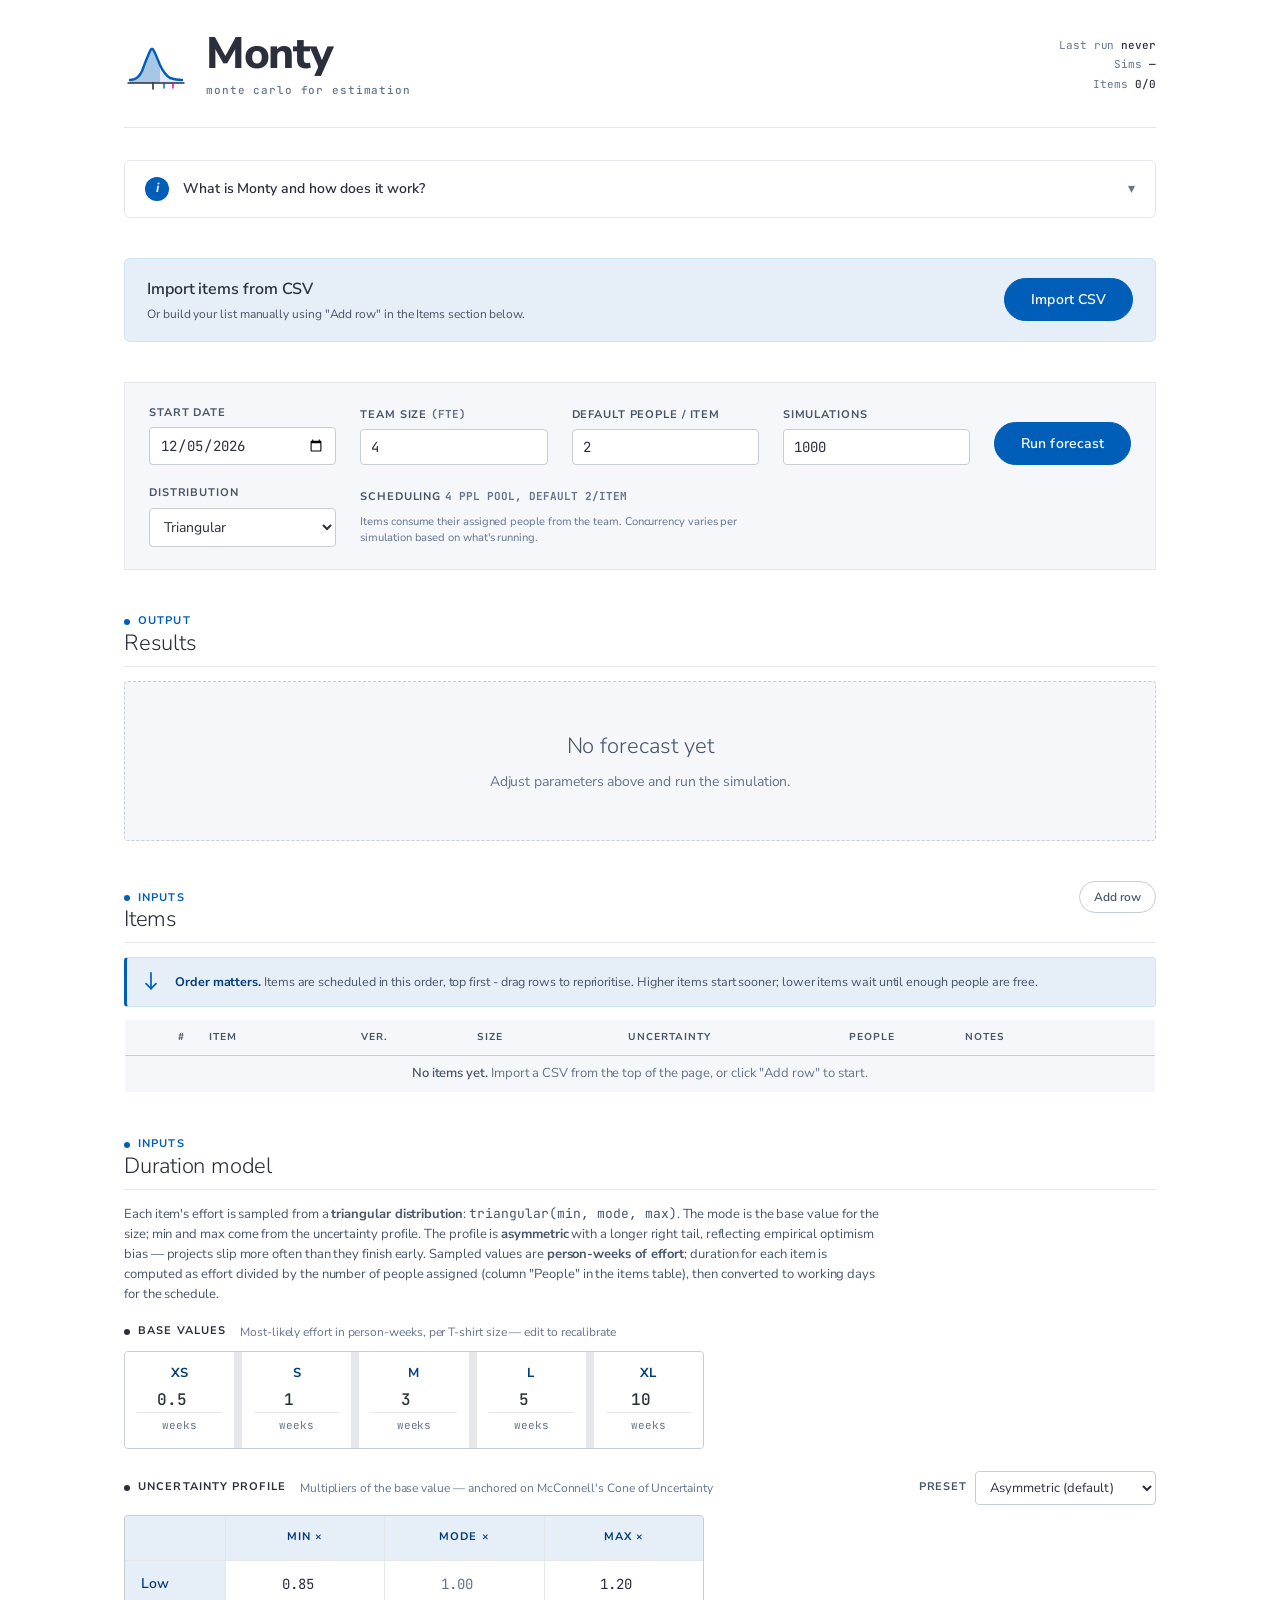
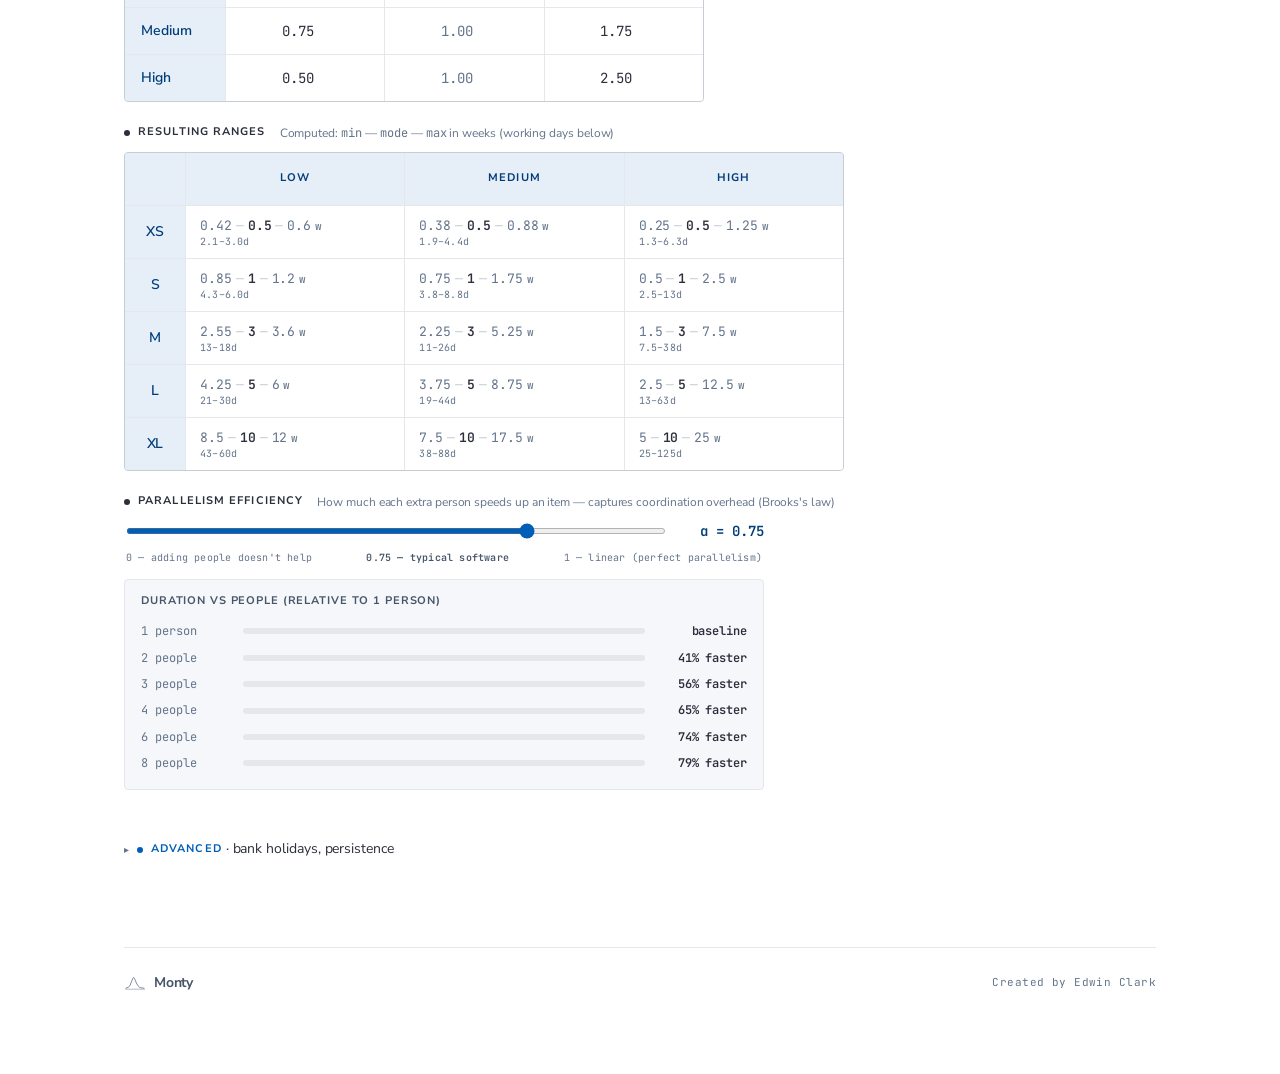
==== commit b4e25c9e: "Refactor Monty brand palette and update styles" ====
--- a/Monty.html
+++ b/Monty.html
@@ -9,39 +9,41 @@
 <link href="https://fonts.googleapis.com/css2?family=Nunito+Sans:ital,opsz,wght@0,6..12,200;0,6..12,300;0,6..12,400;0,6..12,500;0,6..12,600;0,6..12,700;0,6..12,800;1,6..12,300;1,6..12,400&family=JetBrains+Mono:wght@400;500&display=swap" rel="stylesheet">
 <style>
   :root {
-    /* GEL brand palette */
-    --gel-dark-blue: #2b2f3b;
-    --gel-nhs-blue: #005eb8;
-    --gel-cyan: #07c5f5;
-    --gel-green: #26913d;
-    --gel-light-green: #71c52d;
-    --gel-yellow: #ffb300;
-    --gel-magenta: #df007d;
-    --gel-grey: #c3c4bf;
+    /* Monty brand palette */
+    --brand-blue: #005eb8;
+    --brand-blue-deep: #003d7a;
+    --brand-blue-soft: #cce4f3;
+    --brand-blue-tint: #e6eef7;
+    --brand-dark: #2b2f3b;
+    --brand-pink: #df007d;
+    --brand-green: #26913d;
+    --brand-amber: #ffb300;
+    --brand-cyan: #07c5f5;
     /* Surfaces and tints */
     --bg: #ffffff;
     --surface: #ffffff;
     --surface-2: #f5f7fa;
-    --surface-3: #e6eef7;
+    --surface-3: var(--brand-blue-tint);
     --hairline: #e5e7eb;
     --hairline-strong: #c7cdd4;
     /* Text */
-    --ink: var(--gel-dark-blue);
-    --ink-2: #4a5060;
-    --muted: #7a8090;
-    --on-blue: #ffffff;
+    --ink: var(--brand-dark);
+    --ink-2: #475569;
+    --muted: #64748b;
+    --on-accent: #ffffff;
+    --on-blue: #ffffff;            /* legacy alias - some CSS still references this */
     /* Accents */
-    --accent: var(--gel-nhs-blue);
-    --accent-deep: #003d7a;
-    --accent-soft: #cce4f3;
-    --positive: var(--gel-green);
-    --warn: var(--gel-yellow);
-    --critical: var(--gel-magenta);
-    /* Percentile palette */
-    --p50: var(--gel-dark-blue);
-    --p80: var(--gel-nhs-blue);
-    --p90: var(--gel-cyan);
-    /* Typography (Nunito Sans as Avenir alternative) */
+    --accent: var(--brand-blue);
+    --accent-deep: var(--brand-blue-deep);
+    --accent-soft: var(--brand-blue-soft);
+    --positive: var(--brand-green);
+    --warn: var(--brand-amber);
+    --critical: var(--brand-pink);
+    /* Percentile palette - P50 confident (dark), P80 brand (blue), P90 risk (pink) */
+    --p50: var(--brand-dark);
+    --p80: var(--brand-blue);
+    --p90: var(--brand-pink);
+    /* Typography */
     --font-sans: 'Nunito Sans', system-ui, -apple-system, sans-serif;
     --font-mono: 'JetBrains Mono', ui-monospace, monospace;
   }
@@ -388,22 +390,22 @@
     line-height: 1.45;
   }
   /* Per-percentile accent colours */
-  .stat.stat-p50 { border-top-color: var(--gel-dark-blue); }
+  .stat.stat-p50 { border-top-color: var(--p50); }
   .stat.stat-p50 .eyebrow,
-  .stat.stat-p50 .eyebrow::before { color: var(--gel-dark-blue); }
-  .stat.stat-p50 .eyebrow::before { background: var(--gel-dark-blue); }
-  .stat.stat-p80 { border-top-color: var(--gel-nhs-blue); }
-  .stat.stat-p80 .eyebrow { color: var(--gel-nhs-blue); }
-  .stat.stat-p80 .eyebrow::before { background: var(--gel-nhs-blue); }
+  .stat.stat-p50 .eyebrow::before { color: var(--p50); }
+  .stat.stat-p50 .eyebrow::before { background: var(--p50); }
+  .stat.stat-p80 { border-top-color: var(--p80); }
+  .stat.stat-p80 .eyebrow { color: var(--p80); }
+  .stat.stat-p80 .eyebrow::before { background: var(--p80); }
   .stat.stat-p80 .slip-badge {
-    background: rgba(0, 94, 184, 0.08);
-    color: var(--gel-nhs-blue);
+    background: rgba(15, 118, 110, 0.08);
+    color: var(--p80);
   }
   .stat.stat-p90 { border-top-color: var(--critical); }
   .stat.stat-p90 .eyebrow { color: var(--critical); }
   .stat.stat-p90 .eyebrow::before { background: var(--critical); }
   .stat.stat-p90 .slip-badge {
-    background: rgba(223, 0, 125, 0.08);
+    background: rgba(249, 115, 22, 0.08);
     color: var(--critical);
   }
   .stat.stat-effort { border-top-color: var(--ink-2); }
@@ -916,7 +918,7 @@
   .legend .swatch.milestone-swatch {
     width: 10px;
     height: 10px;
-    background: var(--gel-dark-blue);
+    background: var(--p50);
     transform: rotate(45deg);
     border-radius: 0;
     margin-right: 8px;
@@ -952,9 +954,9 @@
     color: var(--muted);
     font-weight: 500;
   }
-  .pill.high { color: var(--critical); border-color: var(--critical); background: rgba(223, 0, 125, 0.06); }
+  .pill.high { color: var(--critical); border-color: var(--critical); background: rgba(249, 115, 22, 0.07); }
   .pill.medium { color: var(--warn); border-color: var(--warn); background: rgba(255, 179, 0, 0.08); }
-  .pill.low { color: var(--positive); border-color: var(--positive); background: rgba(38, 145, 61, 0.06); }
+  .pill.low { color: var(--positive); border-color: var(--positive); background: rgba(16, 185, 129, 0.06); }
   details > summary {
     cursor: pointer;
     list-style: none;
@@ -1261,7 +1263,7 @@
     font-family: var(--font-mono);
   }
   .version-card .vrow.p50 .vlabel { color: var(--ink); }
-  .version-card .vrow.p80 .vlabel { color: var(--gel-nhs-blue); }
+  .version-card .vrow.p80 .vlabel { color: var(--p80); }
   .version-card .vrow.p90 .vlabel { color: var(--critical); }
   .version-card .vrow .vdate {
     color: var(--ink);
@@ -1382,7 +1384,7 @@
     pointer-events: none;
     max-width: 360px;
     min-width: 240px;
-    box-shadow: 0 8px 24px rgba(43, 47, 59, 0.18), 0 2px 6px rgba(43, 47, 59, 0.08);
+    box-shadow: 0 8px 24px rgba(30, 41, 59, 0.18), 0 2px 6px rgba(30, 41, 59, 0.08);
     font-size: 13px;
   }
   #ganttTooltip .tt-name {
@@ -1889,12 +1891,10 @@
       },
     },
 
-    // localStorage keys. Note: state key is the legacy "sdmblue" name —
-    // do NOT rename without a migration path; renaming wipes user state.
-    // History and actuals keys (added in feature 2/3) use the "monty"
-    // prefix going forward.
+    // localStorage keys. The state key uses the "monty" prefix; future
+    // history and actuals keys (added in features 2/3) follow the same.
     storageKeys: {
-      state:   "sdmblue_forecast_v1",
+      state:   "monty_state_v1",
       // Future:
       // history: "monty_history_v1",
       // actuals: "monty_actuals_v1",
@@ -1994,47 +1994,73 @@
   // Read/write state to localStorage. Schema migrations live here.
   // Reads:  state (when saving), MONTY_CONFIG.storageKeys.state
   // Writes: state (when loading)
-  // External deps: window.storage (Anthropic Artifacts storage API)
+  // External deps: window.storage (Anthropic Artifacts) preferred,
+  //   with a transparent fallback to native localStorage for plain
+  //   `file://` opens and any static web host.
   // ============================================================
+
+  // Storage adapter: prefers window.storage (the Artifacts async key/value
+  // store) when present, otherwise uses native localStorage. Both paths
+  // expose the same async surface so callers don't need to branch.
+  const storageAdapter = (function () {
+    if (typeof window !== "undefined" && window.storage &&
+        typeof window.storage.get === "function") {
+      return {
+        async get(k) {
+          const r = await window.storage.get(k);
+          return r && r.value ? r.value : null;
+        },
+        async set(k, v) { await window.storage.set(k, v); },
+      };
+    }
+    if (typeof localStorage !== "undefined") {
+      return {
+        async get(k) { return localStorage.getItem(k); },
+        async set(k, v) { localStorage.setItem(k, v); },
+      };
+    }
+    // No storage available (e.g. some sandboxed contexts) — every call no-ops.
+    return {
+      async get() { return null; },
+      async set() { /* no-op */ },
+    };
+  })();
 
   async function saveState() {
     try {
-    if (!window.storage) return;
-    const payload = {
-      schemaVersion: CURRENT_SCHEMA_VERSION,  // v3: bases in person-weeks (was v2 person-days)
-      items: state.items,
-      bases: state.bases,
-      uncertaintyProfile: state.uncertaintyProfile,
-      params: state.params,
-      holidays: state.holidays,
-    };
-    await window.storage.set(STATE_KEY, JSON.stringify(payload));
-  } catch (e) { /* ignore */ }
-}
-
-async function loadState() {
-  try {
-    if (!window.storage) return;
-    const r = await window.storage.get(STATE_KEY);
-    if (r && r.value) {
-      const saved = JSON.parse(r.value);
-      const savedVersion = saved.schemaVersion || 1;
+      const payload = {
+        schemaVersion: CURRENT_SCHEMA_VERSION,
+        items: state.items,
+        bases: state.bases,
+        uncertaintyProfile: state.uncertaintyProfile,
+        params: state.params,
+        holidays: state.holidays,
+      };
+      await storageAdapter.set(STATE_KEY, JSON.stringify(payload));
+    } catch (e) { /* ignore — persistence is best-effort */ }
+  }
+
+  async function loadState() {
+    try {
+      const raw = await storageAdapter.get(STATE_KEY);
+      if (!raw) return;
+      const saved = JSON.parse(raw);
+      // schemaVersion currently only exists at v3; older shapes are ignored.
       if (saved.items) state.items = saved.items;
-      // Bases are stored internally in person-days (same in v2 and v3 — the UI displays
-      // them as weeks but storage is days). No conversion needed between versions.
+      // Bases stored in person-days (UI shows weeks). No version conversion needed.
       if (saved.bases) {
         state.bases = { ...DEFAULT_BASES, ...saved.bases };
       }
-      if (saved.uncertaintyProfile) state.uncertaintyProfile = { ...DEFAULT_UNCERTAINTY_PROFILE, ...saved.uncertaintyProfile };
-      // v1 schema (legacy matrix) — silently discarded; user gets defaults for new model
+      if (saved.uncertaintyProfile) {
+        state.uncertaintyProfile = { ...DEFAULT_UNCERTAINTY_PROFILE, ...saved.uncertaintyProfile };
+      }
       if (saved.params) {
         const { lowSpread, ...rest } = saved.params;  // strip removed param
         state.params = { ...DEFAULT_PARAMS, ...rest };
       }
       if (saved.holidays) state.holidays = saved.holidays;
-    }
-  } catch (e) { /* fallback to defaults */ }
-}
+    } catch (e) { /* fallback to defaults */ }
+  }
 
   // ============================================================
   // MODULE: csv
@@ -3165,12 +3191,12 @@
   const xWiStart = (workingIdx) => x(workingIdxToCalDays(workingIdx, calendar, "start"));
   const xWiEnd = (workingIdx) => x(workingIdxToCalDays(workingIdx, calendar, "end"));
 
-  // GEL palette
+  // Brand palette
   const C_DARK = "#2b2f3b";
-  const C_NHS = "#005eb8";
-  const C_NHS_SOFT = "#cce4f3";
+  const C_BLUE = "#005eb8";
+  const C_BLUE_SOFT = "#cce4f3";
   const C_GREEN = "#26913d";
-  const C_MAGENTA = "#df007d";
+  const C_PINK = "#df007d";
   const C_HAIR = "#e5e7eb";
   const C_NONWORK = "#f0f1f4";
   const C_MUTED = "#7a8090";
@@ -3228,7 +3254,7 @@
   }
 
   // Overall percentile vertical lines (subtle, since milestones do most of the per-release work)
-  [["p50", C_DARK, "0"], ["p80", C_NHS, "4,3"], ["p90", C_MAGENTA, "2,3"]].forEach(([k, color, dash]) => {
+  [["p50", C_DARK, "0"], ["p80", C_BLUE, "4,3"], ["p90", C_PINK, "2,3"]].forEach(([k, color, dash]) => {
     const xv = xWiEnd(r.overall[k]);
     svg += `<line x1="${xv}" y1="${chartTop}" x2="${xv}" y2="${itemsBottom + 4}" stroke="${color}" stroke-width="1" stroke-dasharray="${dash}" opacity="0.4" />`;
   });
@@ -3256,8 +3282,8 @@
       const endP50 = xWiEnd(it.end.p50);
       const endP90 = xWiEnd(it.end.p90);
       // Visible: P10-P90 spread bar (light) + P50 bar (solid) + end-cap circle
-      svg += `<rect x="${startX}" y="${y + 9}" width="${Math.max(1, endP90 - startX)}" height="4" fill="${C_NHS_SOFT}" rx="2" />`;
-      svg += `<rect x="${startP50}" y="${y + 6}" width="${Math.max(2, endP50 - startP50)}" height="10" fill="${C_NHS}" rx="2" />`;
+      svg += `<rect x="${startX}" y="${y + 9}" width="${Math.max(1, endP90 - startX)}" height="4" fill="${C_BLUE_SOFT}" rx="2" />`;
+      svg += `<rect x="${startP50}" y="${y + 6}" width="${Math.max(2, endP50 - startP50)}" height="10" fill="${C_BLUE}" rx="2" />`;
       svg += `<circle cx="${endP50}" cy="${y + 11}" r="3" fill="${C_DARK}"/>`;
       // Hit area: covers the full P10-P90 span at row height, with a small horizontal pad
       // for easier targeting. Only over the bar itself - never the empty row gutter.
@@ -3297,8 +3323,8 @@
 
       svg += `<g class="gantt-milestone" data-version-key="${escapeXml(v)}" style="cursor: pointer;">`;
       // Whisker P50 to P90 (slip range), with right tick at P90
-      svg += `<line x1="${xP50}" y1="${milestoneY}" x2="${xP90}" y2="${milestoneY}" stroke="${C_NHS}" stroke-width="2" stroke-linecap="round" />`;
-      svg += `<line x1="${xP90}" y1="${milestoneY - 5}" x2="${xP90}" y2="${milestoneY + 5}" stroke="${C_NHS}" stroke-width="1.5" stroke-linecap="round" />`;
+      svg += `<line x1="${xP50}" y1="${milestoneY}" x2="${xP90}" y2="${milestoneY}" stroke="${C_BLUE}" stroke-width="2" stroke-linecap="round" />`;
+      svg += `<line x1="${xP90}" y1="${milestoneY - 5}" x2="${xP90}" y2="${milestoneY + 5}" stroke="${C_BLUE}" stroke-width="1.5" stroke-linecap="round" />`;
       // Diamond at P50
       const ds = 6;
       svg += `<polygon points="${xP50},${milestoneY - ds} ${xP50 + ds},${milestoneY} ${xP50},${milestoneY + ds} ${xP50 - ds},${milestoneY}" fill="${C_DARK}" stroke="white" stroke-width="1.5" />`;
@@ -3316,12 +3342,12 @@
 
   const legend = `
     <div class="legend">
-      <span><span class="swatch bar" style="background: ${C_NHS};"></span>P50 schedule</span>
-      <span><span class="swatch bar" style="background: ${C_NHS_SOFT};"></span>P10–P90 spread</span>
+      <span><span class="swatch bar" style="background: ${C_BLUE};"></span>P50 schedule</span>
+      <span><span class="swatch bar" style="background: ${C_BLUE_SOFT};"></span>P10–P90 spread</span>
       ${versionKeys.length > 0 ? `<span><span class="swatch milestone-swatch"></span>Release P50 → P90 slip</span>` : ''}
       <span><span class="swatch" style="background: ${C_DARK};"></span>Overall P50</span>
-      <span><span class="swatch" style="background: ${C_NHS};"></span>Overall P80</span>
-      <span><span class="swatch" style="background: ${C_MAGENTA};"></span>Overall P90</span>
+      <span><span class="swatch" style="background: ${C_BLUE};"></span>Overall P80</span>
+      <span><span class="swatch" style="background: ${C_PINK};"></span>Overall P90</span>
       <span><span class="swatch" style="background: ${C_GREEN};"></span>Today</span>
       <span><span class="swatch bar" style="background: ${C_NONWORK};"></span>Weekend / bank hol.</span>
     </div>`;
@@ -3363,8 +3389,8 @@
   const xv = v => padL + ((v - min) / (max - min || 1)) * innerW;
 
   const C_DARK = "#2b2f3b";
-  const C_NHS = "#005eb8";
-  const C_MAGENTA = "#df007d";
+  const C_BLUE = "#005eb8";
+  const C_PINK = "#df007d";
   const C_HAIR = "#e5e7eb";
   const C_HAIR_STRONG = "#c7cdd4";
   const C_MUTED = "#7a8090";
@@ -3376,7 +3402,7 @@
     const x0 = xb(i);
     const x1 = xb(i + 1);
     const h = (c / maxCount) * innerH;
-    svg += `<rect x="${x0 + 0.5}" y="${padT + innerH - h}" width="${Math.max(0.5, x1 - x0 - 1)}" height="${h}" fill="${C_NHS}" opacity="0.85" rx="1" />`;
+    svg += `<rect x="${x0 + 0.5}" y="${padT + innerH - h}" width="${Math.max(0.5, x1 - x0 - 1)}" height="${h}" fill="${C_BLUE}" opacity="0.85" rx="1" />`;
   });
 
   // Baseline
@@ -3387,8 +3413,8 @@
   // and labels that overlap in x are pushed onto a higher row.
   const percentiles = [
     { k: "p50", color: C_DARK, label: "P50", dash: "0" },
-    { k: "p80", color: C_NHS, label: "P80", dash: "4,3" },
-    { k: "p90", color: C_MAGENTA, label: "P90", dash: "2,3" },
+    { k: "p80", color: C_BLUE, label: "P80", dash: "4,3" },
+    { k: "p90", color: C_PINK, label: "P90", dash: "2,3" },
   ].map(p => ({ ...p, x: xv(r.overall[p.k]) }));
 
   // Three label rows above the chart (closest to chart = row 0)
